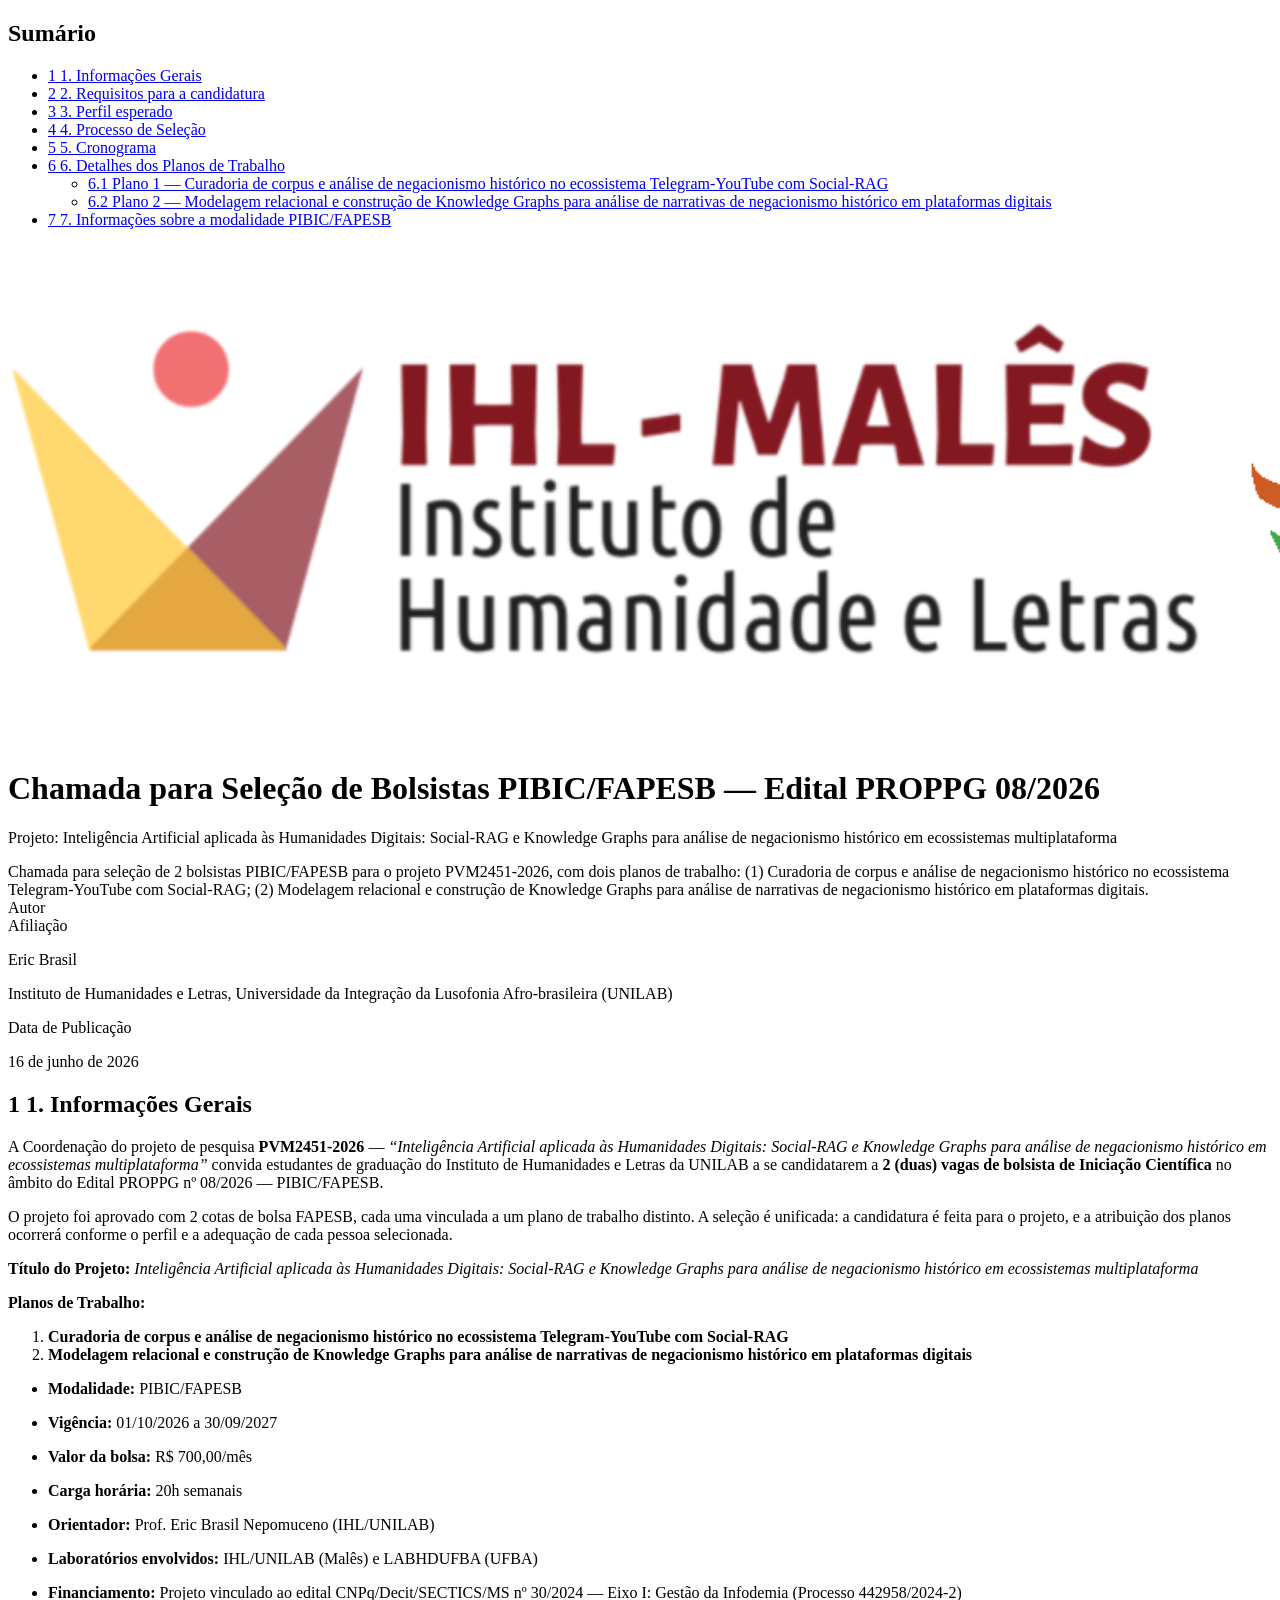
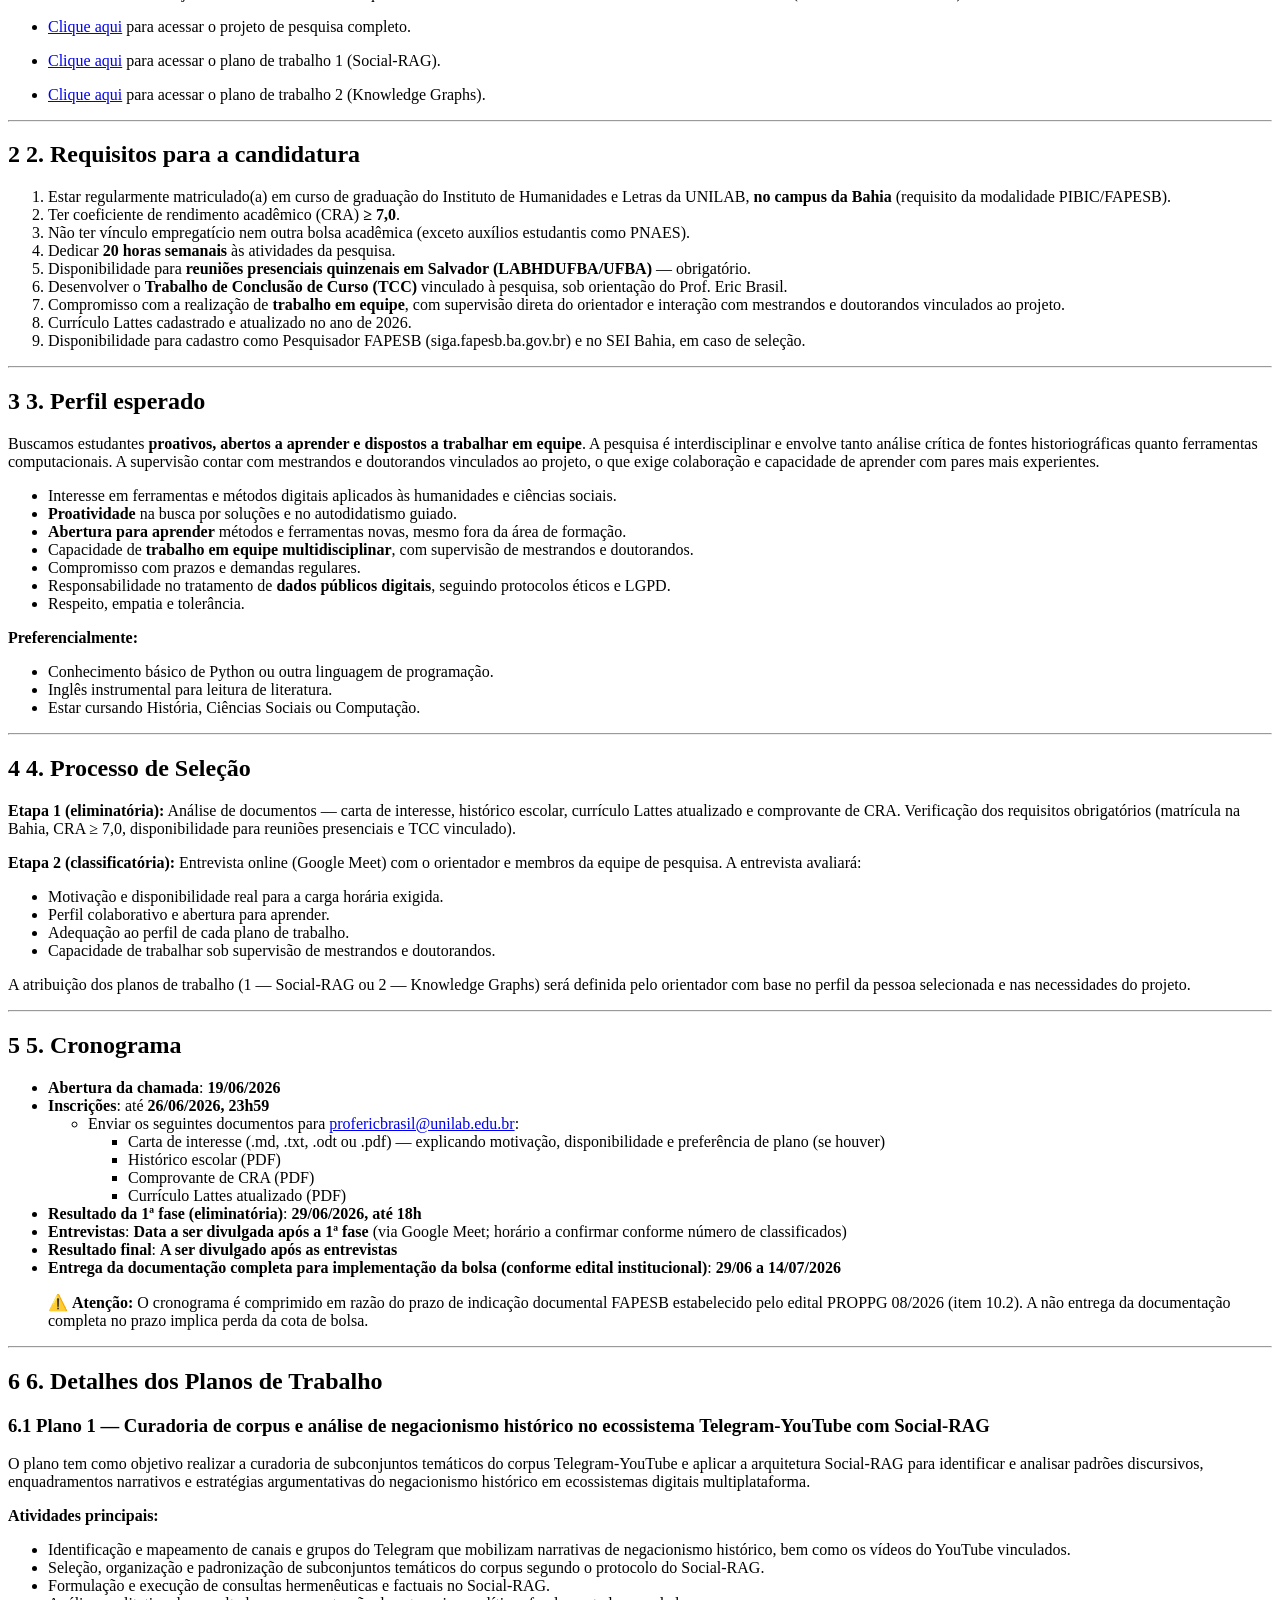
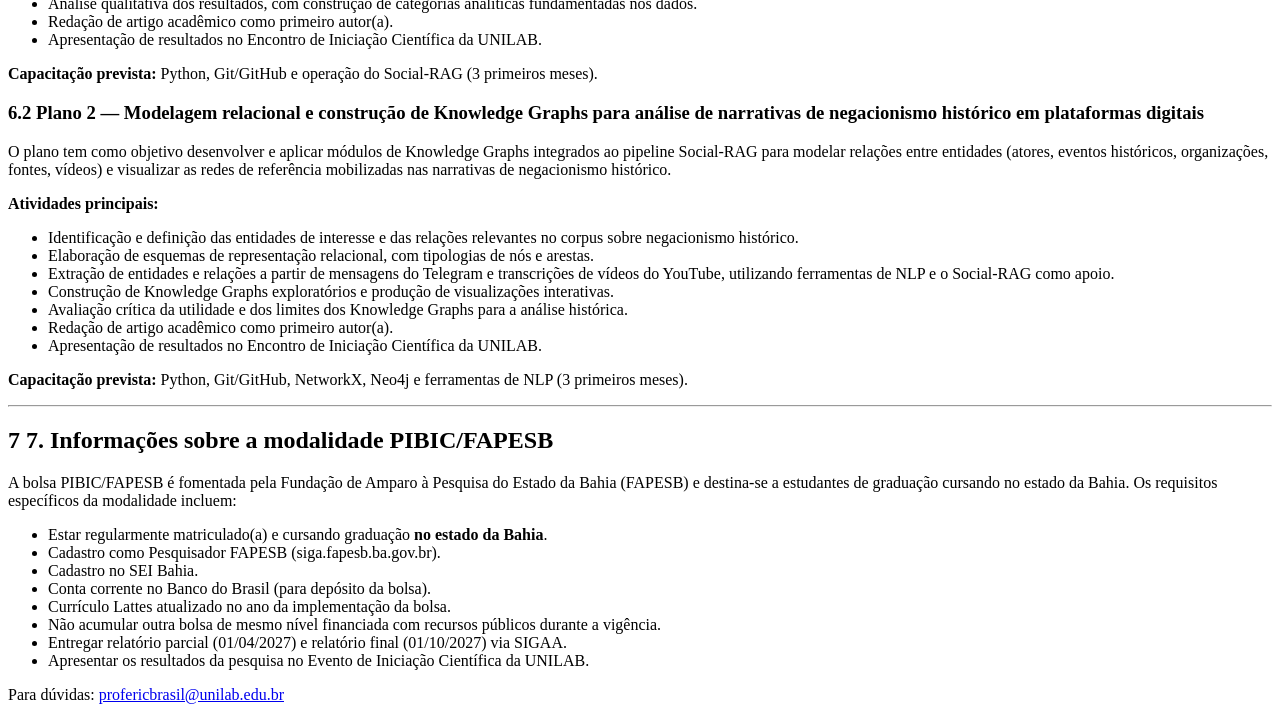
==== index.html @ ce989883 "Chamada PIBIC/FAPESB 2026 — Projeto PVM2451-2026 2 vagas de bolsista PIBIC/FAPESB para os planos: 1." ====
<!DOCTYPE html>
<html xmlns="http://www.w3.org/1999/xhtml" lang="pt-BR" xml:lang="pt-BR"><head>

<meta charset="utf-8">
<meta name="generator" content="quarto-1.9.37">

<meta name="viewport" content="width=device-width, initial-scale=1.0, user-scalable=yes">

<meta name="author" content="Eric Brasil">
<meta name="description" content="Chamada para seleção de 2 bolsistas PIBIC/FAPESB para o projeto PVM2451-2026, com dois planos de trabalho: (1) Curadoria de corpus e análise de negacionismo histórico no ecossistema Telegram-YouTube com Social-RAG; (2) Modelagem relacional e construção de Knowledge Graphs para análise de narrativas de negacionismo histórico em plataformas digitais.">

<title> Chamada para Seleção de Bolsistas PIBIC/FAPESB — Edital PROPPG 08/2026</title>
<style>
/* Default styles provided by pandoc.
** See https://pandoc.org/MANUAL.html#variables-for-html for config info.
*/
code{white-space: pre-wrap;}
span.smallcaps{font-variant: small-caps;}
div.columns{display: flex; gap: min(4vw, 1.5em);}
div.column{flex: auto; overflow-x: auto;}
div.hanging-indent{margin-left: 1.5em; text-indent: -1.5em;}
ul.task-list{list-style: none;}
ul.task-list li input[type="checkbox"] {
  width: 0.8em;
  margin: 0 0.8em 0.2em -1em; /* quarto-specific, see https://github.com/quarto-dev/quarto-cli/issues/4556 */ 
  vertical-align: middle;
}
</style>


<script src="index_files/libs/clipboard/clipboard.min.js"></script>
<script src="index_files/libs/quarto-html/quarto.js" type="module"></script>
<script src="index_files/libs/quarto-html/tabsets/tabsets.js" type="module"></script>
<script src="index_files/libs/quarto-html/popper.min.js"></script>
<script src="index_files/libs/quarto-html/tippy.umd.min.js"></script>
<script src="index_files/libs/quarto-html/anchor.min.js"></script>
<link href="index_files/libs/quarto-html/tippy.css" rel="stylesheet">
<link href="index_files/libs/quarto-html/quarto-syntax-highlighting-f79c7fb6db380d32be398468f2fb58cf.css" rel="stylesheet" class="quarto-color-scheme" id="quarto-text-highlighting-styles">
<link href="index_files/libs/quarto-html/quarto-syntax-highlighting-dark-f79c7fb6db380d32be398468f2fb58cf.css" rel="stylesheet" class="quarto-color-scheme quarto-color-alternate" id="quarto-text-highlighting-styles">
<link href="index_files/libs/quarto-html/quarto-syntax-highlighting-f79c7fb6db380d32be398468f2fb58cf.css" rel="stylesheet" class="quarto-color-scheme-extra" id="quarto-text-highlighting-styles">
<script src="index_files/libs/bootstrap/bootstrap.min.js"></script>
<link href="index_files/libs/bootstrap/bootstrap-icons.css" rel="stylesheet">
<link href="index_files/libs/bootstrap/bootstrap-996d3777abbb2bf03f6ecee9538e3960.min.css" rel="stylesheet" append-hash="true" class="quarto-color-scheme" id="quarto-bootstrap" data-mode="light">
<link href="index_files/libs/bootstrap/bootstrap-dark-95cf41f94dfaed2f9f7273701b048e70.min.css" rel="stylesheet" append-hash="true" class="quarto-color-scheme quarto-color-alternate" id="quarto-bootstrap" data-mode="dark">
<link href="index_files/libs/bootstrap/bootstrap-996d3777abbb2bf03f6ecee9538e3960.min.css" rel="stylesheet" append-hash="true" class="quarto-color-scheme-extra" id="quarto-bootstrap" data-mode="light">


</head>

<body class="quarto-light"><script id="quarto-html-before-body" type="application/javascript">
    const toggleBodyColorMode = (bsSheetEl) => {
      const mode = bsSheetEl.getAttribute("data-mode");
      const bodyEl = window.document.querySelector("body");
      if (mode === "dark") {
        bodyEl.classList.add("quarto-dark");
        bodyEl.classList.remove("quarto-light");
      } else {
        bodyEl.classList.add("quarto-light");
        bodyEl.classList.remove("quarto-dark");
      }
    }
    const toggleBodyColorPrimary = () => {
      const bsSheetEl = window.document.querySelector("link#quarto-bootstrap:not([rel=disabled-stylesheet])");
      if (bsSheetEl) {
        toggleBodyColorMode(bsSheetEl);
      }
    }
    const setColorSchemeToggle = (alternate) => {
      const toggles = window.document.querySelectorAll('.quarto-color-scheme-toggle');
      for (let i=0; i < toggles.length; i++) {
        const toggle = toggles[i];
        if (toggle) {
          if (alternate) {
            toggle.classList.add("alternate");
          } else {
            toggle.classList.remove("alternate");
          }
        }
      }
    };
    const toggleColorMode = (alternate) => {
      // Switch the stylesheets
      const primaryStylesheets = window.document.querySelectorAll('link.quarto-color-scheme:not(.quarto-color-alternate)');
      const alternateStylesheets = window.document.querySelectorAll('link.quarto-color-scheme.quarto-color-alternate');
      manageTransitions('#quarto-margin-sidebar .nav-link', false);
      if (alternate) {
        // note: dark is layered on light, we don't disable primary!
        enableStylesheet(alternateStylesheets);
        for (const sheetNode of alternateStylesheets) {
          if (sheetNode.id === "quarto-bootstrap") {
            toggleBodyColorMode(sheetNode);
          }
        }
      } else {
        disableStylesheet(alternateStylesheets);
        enableStylesheet(primaryStylesheets)
        toggleBodyColorPrimary();
      }
      manageTransitions('#quarto-margin-sidebar .nav-link', true);
      // Switch the toggles
      setColorSchemeToggle(alternate)
      // Hack to workaround the fact that safari doesn't
      // properly recolor the scrollbar when toggling (#1455)
      if (navigator.userAgent.indexOf('Safari') > 0 && navigator.userAgent.indexOf('Chrome') == -1) {
        manageTransitions("body", false);
        window.scrollTo(0, 1);
        setTimeout(() => {
          window.scrollTo(0, 0);
          manageTransitions("body", true);
        }, 40);
      }
    }
    const disableStylesheet = (stylesheets) => {
      for (let i=0; i < stylesheets.length; i++) {
        const stylesheet = stylesheets[i];
        stylesheet.rel = 'disabled-stylesheet';
      }
    }
    const enableStylesheet = (stylesheets) => {
      for (let i=0; i < stylesheets.length; i++) {
        const stylesheet = stylesheets[i];
        if(stylesheet.rel !== 'stylesheet') { // for Chrome, which will still FOUC without this check
          stylesheet.rel = 'stylesheet';
        }
      }
    }
    const manageTransitions = (selector, allowTransitions) => {
      const els = window.document.querySelectorAll(selector);
      for (let i=0; i < els.length; i++) {
        const el = els[i];
        if (allowTransitions) {
          el.classList.remove('notransition');
        } else {
          el.classList.add('notransition');
        }
      }
    }
    const isFileUrl = () => {
      return window.location.protocol === 'file:';
    }
    const hasAlternateSentinel = () => {
      let styleSentinel = getColorSchemeSentinel();
      if (styleSentinel !== null) {
        return styleSentinel === "alternate";
      } else {
        return false;
      }
    }
    const setStyleSentinel = (alternate) => {
      const value = alternate ? "alternate" : "default";
      if (!isFileUrl()) {
        window.localStorage.setItem("quarto-color-scheme", value);
      } else {
        localAlternateSentinel = value;
      }
    }
    const getColorSchemeSentinel = () => {
      if (!isFileUrl()) {
        const storageValue = window.localStorage.getItem("quarto-color-scheme");
        return storageValue != null ? storageValue : localAlternateSentinel;
      } else {
        return localAlternateSentinel;
      }
    }
    const toggleGiscusIfUsed = (isAlternate, darkModeDefault) => {
      const baseTheme = document.querySelector('#giscus-base-theme')?.value ?? 'light';
      const alternateTheme = document.querySelector('#giscus-alt-theme')?.value ?? 'dark';
      let newTheme = '';
      if(authorPrefersDark) {
        newTheme = isAlternate ? baseTheme : alternateTheme;
      } else {
        newTheme = isAlternate ? alternateTheme : baseTheme;
      }
      const changeGiscusTheme = () => {
        // From: https://github.com/giscus/giscus/issues/336
        const sendMessage = (message) => {
          const iframe = document.querySelector('iframe.giscus-frame');
          if (!iframe) return;
          iframe.contentWindow.postMessage({ giscus: message }, 'https://giscus.app');
        }
        sendMessage({
          setConfig: {
            theme: newTheme
          }
        });
      }
      const isGiscussLoaded = window.document.querySelector('iframe.giscus-frame') !== null;
      if (isGiscussLoaded) {
        changeGiscusTheme();
      }
    };
    const authorPrefersDark = false;
    const darkModeDefault = authorPrefersDark;
      document.querySelector('link#quarto-text-highlighting-styles.quarto-color-scheme-extra').rel = 'disabled-stylesheet';
      document.querySelector('link#quarto-bootstrap.quarto-color-scheme-extra').rel = 'disabled-stylesheet';
    let localAlternateSentinel = darkModeDefault ? 'alternate' : 'default';
    // Dark / light mode switch
    window.quartoToggleColorScheme = () => {
      // Read the current dark / light value
      let toAlternate = !hasAlternateSentinel();
      toggleColorMode(toAlternate);
      setStyleSentinel(toAlternate);
      toggleGiscusIfUsed(toAlternate, darkModeDefault);
      window.dispatchEvent(new Event('resize'));
    };
    // Switch to dark mode if need be
    if (hasAlternateSentinel()) {
      toggleColorMode(true);
    } else {
      toggleColorMode(false);
    }
  </script>

<div id="quarto-content" class="page-columns page-rows-contents page-layout-article">
<div id="quarto-margin-sidebar" class="sidebar margin-sidebar">
  <nav id="TOC" role="doc-toc" class="toc-active">
    <h2 id="toc-title">Sumário</h2>
   
  <ul>
  <li><a href="#informações-gerais" id="toc-informações-gerais" class="nav-link active" data-scroll-target="#informações-gerais"><span class="header-section-number">1</span> 1. Informações Gerais</a></li>
  <li><a href="#requisitos-para-a-candidatura" id="toc-requisitos-para-a-candidatura" class="nav-link" data-scroll-target="#requisitos-para-a-candidatura"><span class="header-section-number">2</span> 2. Requisitos para a candidatura</a></li>
  <li><a href="#perfil-esperado" id="toc-perfil-esperado" class="nav-link" data-scroll-target="#perfil-esperado"><span class="header-section-number">3</span> 3. Perfil esperado</a></li>
  <li><a href="#processo-de-seleção" id="toc-processo-de-seleção" class="nav-link" data-scroll-target="#processo-de-seleção"><span class="header-section-number">4</span> 4. Processo de Seleção</a></li>
  <li><a href="#cronograma" id="toc-cronograma" class="nav-link" data-scroll-target="#cronograma"><span class="header-section-number">5</span> 5. Cronograma</a></li>
  <li><a href="#detalhes-dos-planos-de-trabalho" id="toc-detalhes-dos-planos-de-trabalho" class="nav-link" data-scroll-target="#detalhes-dos-planos-de-trabalho"><span class="header-section-number">6</span> 6. Detalhes dos Planos de Trabalho</a>
  <ul>
  <li><a href="#plano-1-curadoria-de-corpus-e-análise-de-negacionismo-histórico-no-ecossistema-telegram-youtube-com-social-rag" id="toc-plano-1-curadoria-de-corpus-e-análise-de-negacionismo-histórico-no-ecossistema-telegram-youtube-com-social-rag" class="nav-link" data-scroll-target="#plano-1-curadoria-de-corpus-e-análise-de-negacionismo-histórico-no-ecossistema-telegram-youtube-com-social-rag"><span class="header-section-number">6.1</span> Plano 1 — Curadoria de corpus e análise de negacionismo histórico no ecossistema Telegram-YouTube com Social-RAG</a></li>
  <li><a href="#plano-2-modelagem-relacional-e-construção-de-knowledge-graphs-para-análise-de-narrativas-de-negacionismo-histórico-em-plataformas-digitais" id="toc-plano-2-modelagem-relacional-e-construção-de-knowledge-graphs-para-análise-de-narrativas-de-negacionismo-histórico-em-plataformas-digitais" class="nav-link" data-scroll-target="#plano-2-modelagem-relacional-e-construção-de-knowledge-graphs-para-análise-de-narrativas-de-negacionismo-histórico-em-plataformas-digitais"><span class="header-section-number">6.2</span> Plano 2 — Modelagem relacional e construção de Knowledge Graphs para análise de narrativas de negacionismo histórico em plataformas digitais</a></li>
  </ul></li>
  <li><a href="#informações-sobre-a-modalidade-pibicfapesb" id="toc-informações-sobre-a-modalidade-pibicfapesb" class="nav-link" data-scroll-target="#informações-sobre-a-modalidade-pibicfapesb"><span class="header-section-number">7</span> 7. Informações sobre a modalidade PIBIC/FAPESB</a></li>
  </ul>
</nav>
</div>
<main class="content" id="quarto-document-content">


<header id="title-block-header" class="quarto-title-block default">
<div class="quarto-title">
<h1 class="title"><img src="./logo.png" class="img-fluid"><br><br>Chamada para Seleção de Bolsistas PIBIC/FAPESB — Edital PROPPG 08/2026</h1>
<p class="subtitle lead">Projeto: Inteligência Artificial aplicada às Humanidades Digitais: Social-RAG e Knowledge Graphs para análise de negacionismo histórico em ecossistemas multiplataforma</p>
</div>

<div>
  <div class="description">
    Chamada para seleção de 2 bolsistas PIBIC/FAPESB para o projeto PVM2451-2026, com dois planos de trabalho: (1) Curadoria de corpus e análise de negacionismo histórico no ecossistema Telegram-YouTube com Social-RAG; (2) Modelagem relacional e construção de Knowledge Graphs para análise de narrativas de negacionismo histórico em plataformas digitais.
  </div>
</div>

<div class="quarto-title-meta-author">
  <div class="quarto-title-meta-heading">Autor</div>
  <div class="quarto-title-meta-heading">Afiliação</div>
  
    <div class="quarto-title-meta-contents">
    <p class="author">Eric Brasil </p>
  </div>
  <div class="quarto-title-meta-contents">
        <p class="affiliation">
            Instituto de Humanidades e Letras, Universidade da Integração da Lusofonia Afro-brasileira (UNILAB)
          </p>
      </div>
  </div>

<div class="quarto-title-meta">

      
    <div>
    <div class="quarto-title-meta-heading">Data de Publicação</div>
    <div class="quarto-title-meta-contents">
      <p class="date">16 de junho de 2026</p>
    </div>
  </div>
  
    
  </div>
  


</header>


<section id="informações-gerais" class="level2" data-number="1">
<h2 data-number="1" class="anchored" data-anchor-id="informações-gerais"><span class="header-section-number">1</span> 1. Informações Gerais</h2>
<p>A Coordenação do projeto de pesquisa <strong>PVM2451-2026</strong> — <em>“Inteligência Artificial aplicada às Humanidades Digitais: Social-RAG e Knowledge Graphs para análise de negacionismo histórico em ecossistemas multiplataforma”</em> convida estudantes de graduação do Instituto de Humanidades e Letras da UNILAB a se candidatarem a <strong>2 (duas) vagas de bolsista de Iniciação Científica</strong> no âmbito do Edital PROPPG nº 08/2026 — PIBIC/FAPESB.</p>
<p>O projeto foi aprovado com 2 cotas de bolsa FAPESB, cada uma vinculada a um plano de trabalho distinto. A seleção é unificada: a candidatura é feita para o projeto, e a atribuição dos planos ocorrerá conforme o perfil e a adequação de cada pessoa selecionada.</p>
<p><strong>Título do Projeto:</strong> <em>Inteligência Artificial aplicada às Humanidades Digitais: Social-RAG e Knowledge Graphs para análise de negacionismo histórico em ecossistemas multiplataforma</em></p>
<p><strong>Planos de Trabalho:</strong></p>
<ol type="1">
<li><strong>Curadoria de corpus e análise de negacionismo histórico no ecossistema Telegram-YouTube com Social-RAG</strong></li>
<li><strong>Modelagem relacional e construção de Knowledge Graphs para análise de narrativas de negacionismo histórico em plataformas digitais</strong></li>
</ol>
<ul>
<li><p><strong>Modalidade:</strong> PIBIC/FAPESB</p></li>
<li><p><strong>Vigência:</strong> 01/10/2026 a 30/09/2027</p></li>
<li><p><strong>Valor da bolsa:</strong> R$ 700,00/mês</p></li>
<li><p><strong>Carga horária:</strong> 20h semanais</p></li>
<li><p><strong>Orientador:</strong> Prof.&nbsp;Eric Brasil Nepomuceno (IHL/UNILAB)</p></li>
<li><p><strong>Laboratórios envolvidos:</strong> IHL/UNILAB (Malês) e LABHDUFBA (UFBA)</p></li>
<li><p><strong>Financiamento:</strong> Projeto vinculado ao edital CNPq/Decit/SECTICS/MS nº 30/2024 — Eixo I: Gestão da Infodemia (Processo 442958/2024-2)</p></li>
<li><p><a href="./projeto_pesquisa.pdf">Clique aqui</a> para acessar o projeto de pesquisa completo.</p></li>
<li><p><a href="./plano01.pdf">Clique aqui</a> para acessar o plano de trabalho 1 (Social-RAG).</p></li>
<li><p><a href="./plano02.pdf">Clique aqui</a> para acessar o plano de trabalho 2 (Knowledge Graphs).</p></li>
</ul>
<hr>
</section>
<section id="requisitos-para-a-candidatura" class="level2" data-number="2">
<h2 data-number="2" class="anchored" data-anchor-id="requisitos-para-a-candidatura"><span class="header-section-number">2</span> 2. Requisitos para a candidatura</h2>
<ol type="1">
<li>Estar regularmente matriculado(a) em curso de graduação do Instituto de Humanidades e Letras da UNILAB, <strong>no campus da Bahia</strong> (requisito da modalidade PIBIC/FAPESB).</li>
<li>Ter coeficiente de rendimento acadêmico (CRA) <strong>≥ 7,0</strong>.</li>
<li>Não ter vínculo empregatício nem outra bolsa acadêmica (exceto auxílios estudantis como PNAES).</li>
<li>Dedicar <strong>20 horas semanais</strong> às atividades da pesquisa.</li>
<li>Disponibilidade para <strong>reuniões presenciais quinzenais em Salvador (LABHDUFBA/UFBA)</strong> — obrigatório.</li>
<li>Desenvolver o <strong>Trabalho de Conclusão de Curso (TCC)</strong> vinculado à pesquisa, sob orientação do Prof.&nbsp;Eric Brasil.</li>
<li>Compromisso com a realização de <strong>trabalho em equipe</strong>, com supervisão direta do orientador e interação com mestrandos e doutorandos vinculados ao projeto.</li>
<li>Currículo Lattes cadastrado e atualizado no ano de 2026.</li>
<li>Disponibilidade para cadastro como Pesquisador FAPESB (siga.fapesb.ba.gov.br) e no SEI Bahia, em caso de seleção.</li>
</ol>
<hr>
</section>
<section id="perfil-esperado" class="level2" data-number="3">
<h2 data-number="3" class="anchored" data-anchor-id="perfil-esperado"><span class="header-section-number">3</span> 3. Perfil esperado</h2>
<p>Buscamos estudantes <strong>proativos, abertos a aprender e dispostos a trabalhar em equipe</strong>. A pesquisa é interdisciplinar e envolve tanto análise crítica de fontes historiográficas quanto ferramentas computacionais. A supervisão contar com mestrandos e doutorandos vinculados ao projeto, o que exige colaboração e capacidade de aprender com pares mais experientes.</p>
<ul>
<li>Interesse em ferramentas e métodos digitais aplicados às humanidades e ciências sociais.</li>
<li><strong>Proatividade</strong> na busca por soluções e no autodidatismo guiado.</li>
<li><strong>Abertura para aprender</strong> métodos e ferramentas novas, mesmo fora da área de formação.</li>
<li>Capacidade de <strong>trabalho em equipe multidisciplinar</strong>, com supervisão de mestrandos e doutorandos.</li>
<li>Compromisso com prazos e demandas regulares.</li>
<li>Responsabilidade no tratamento de <strong>dados públicos digitais</strong>, seguindo protocolos éticos e LGPD.</li>
<li>Respeito, empatia e tolerância.</li>
</ul>
<p><strong>Preferencialmente:</strong></p>
<ul>
<li>Conhecimento básico de Python ou outra linguagem de programação.</li>
<li>Inglês instrumental para leitura de literatura.</li>
<li>Estar cursando História, Ciências Sociais ou Computação.</li>
</ul>
<hr>
</section>
<section id="processo-de-seleção" class="level2" data-number="4">
<h2 data-number="4" class="anchored" data-anchor-id="processo-de-seleção"><span class="header-section-number">4</span> 4. Processo de Seleção</h2>
<p><strong>Etapa 1 (eliminatória):</strong> Análise de documentos — carta de interesse, histórico escolar, currículo Lattes atualizado e comprovante de CRA. Verificação dos requisitos obrigatórios (matrícula na Bahia, CRA ≥ 7,0, disponibilidade para reuniões presenciais e TCC vinculado).</p>
<p><strong>Etapa 2 (classificatória):</strong> Entrevista online (Google Meet) com o orientador e membros da equipe de pesquisa. A entrevista avaliará:</p>
<ul>
<li>Motivação e disponibilidade real para a carga horária exigida.</li>
<li>Perfil colaborativo e abertura para aprender.</li>
<li>Adequação ao perfil de cada plano de trabalho.</li>
<li>Capacidade de trabalhar sob supervisão de mestrandos e doutorandos.</li>
</ul>
<p>A atribuição dos planos de trabalho (1 — Social-RAG ou 2 — Knowledge Graphs) será definida pelo orientador com base no perfil da pessoa selecionada e nas necessidades do projeto.</p>
<hr>
</section>
<section id="cronograma" class="level2" data-number="5">
<h2 data-number="5" class="anchored" data-anchor-id="cronograma"><span class="header-section-number">5</span> 5. Cronograma</h2>
<ul>
<li><strong>Abertura da chamada</strong>: <strong>19/06/2026</strong></li>
<li><strong>Inscrições</strong>: até <strong>26/06/2026, 23h59</strong>
<ul>
<li>Enviar os seguintes documentos para <a href="mailto:profericbrasil@unilab.edu.br">profericbrasil@unilab.edu.br</a>:
<ul>
<li>Carta de interesse (.md, .txt, .odt ou .pdf) — explicando motivação, disponibilidade e preferência de plano (se houver)</li>
<li>Histórico escolar (PDF)</li>
<li>Comprovante de CRA (PDF)</li>
<li>Currículo Lattes atualizado (PDF)</li>
</ul></li>
</ul></li>
<li><strong>Resultado da 1ª fase (eliminatória)</strong>: <strong>29/06/2026, até 18h</strong></li>
<li><strong>Entrevistas</strong>: <strong>Data a ser divulgada após a 1ª fase</strong> (via Google Meet; horário a confirmar conforme número de classificados)</li>
<li><strong>Resultado final</strong>: <strong>A ser divulgado após as entrevistas</strong></li>
<li><strong>Entrega da documentação completa para implementação da bolsa (conforme edital institucional)</strong>: <strong>29/06 a 14/07/2026</strong></li>
</ul>
<blockquote class="blockquote">
<p>⚠️ <strong>Atenção:</strong> O cronograma é comprimido em razão do prazo de indicação documental FAPESB estabelecido pelo edital PROPPG 08/2026 (item 10.2). A não entrega da documentação completa no prazo implica perda da cota de bolsa.</p>
</blockquote>
<hr>
</section>
<section id="detalhes-dos-planos-de-trabalho" class="level2" data-number="6">
<h2 data-number="6" class="anchored" data-anchor-id="detalhes-dos-planos-de-trabalho"><span class="header-section-number">6</span> 6. Detalhes dos Planos de Trabalho</h2>
<section id="plano-1-curadoria-de-corpus-e-análise-de-negacionismo-histórico-no-ecossistema-telegram-youtube-com-social-rag" class="level3" data-number="6.1">
<h3 data-number="6.1" class="anchored" data-anchor-id="plano-1-curadoria-de-corpus-e-análise-de-negacionismo-histórico-no-ecossistema-telegram-youtube-com-social-rag"><span class="header-section-number">6.1</span> Plano 1 — Curadoria de corpus e análise de negacionismo histórico no ecossistema Telegram-YouTube com Social-RAG</h3>
<p>O plano tem como objetivo realizar a curadoria de subconjuntos temáticos do corpus Telegram-YouTube e aplicar a arquitetura Social-RAG para identificar e analisar padrões discursivos, enquadramentos narrativos e estratégias argumentativas do negacionismo histórico em ecossistemas digitais multiplataforma.</p>
<p><strong>Atividades principais:</strong></p>
<ul>
<li>Identificação e mapeamento de canais e grupos do Telegram que mobilizam narrativas de negacionismo histórico, bem como os vídeos do YouTube vinculados.</li>
<li>Seleção, organização e padronização de subconjuntos temáticos do corpus segundo o protocolo do Social-RAG.</li>
<li>Formulação e execução de consultas hermenêuticas e factuais no Social-RAG.</li>
<li>Análise qualitativa dos resultados, com construção de categorias analíticas fundamentadas nos dados.</li>
<li>Redação de artigo acadêmico como primeiro autor(a).</li>
<li>Apresentação de resultados no Encontro de Iniciação Científica da UNILAB.</li>
</ul>
<p><strong>Capacitação prevista:</strong> Python, Git/GitHub e operação do Social-RAG (3 primeiros meses).</p>
</section>
<section id="plano-2-modelagem-relacional-e-construção-de-knowledge-graphs-para-análise-de-narrativas-de-negacionismo-histórico-em-plataformas-digitais" class="level3" data-number="6.2">
<h3 data-number="6.2" class="anchored" data-anchor-id="plano-2-modelagem-relacional-e-construção-de-knowledge-graphs-para-análise-de-narrativas-de-negacionismo-histórico-em-plataformas-digitais"><span class="header-section-number">6.2</span> Plano 2 — Modelagem relacional e construção de Knowledge Graphs para análise de narrativas de negacionismo histórico em plataformas digitais</h3>
<p>O plano tem como objetivo desenvolver e aplicar módulos de Knowledge Graphs integrados ao pipeline Social-RAG para modelar relações entre entidades (atores, eventos históricos, organizações, fontes, vídeos) e visualizar as redes de referência mobilizadas nas narrativas de negacionismo histórico.</p>
<p><strong>Atividades principais:</strong></p>
<ul>
<li>Identificação e definição das entidades de interesse e das relações relevantes no corpus sobre negacionismo histórico.</li>
<li>Elaboração de esquemas de representação relacional, com tipologias de nós e arestas.</li>
<li>Extração de entidades e relações a partir de mensagens do Telegram e transcrições de vídeos do YouTube, utilizando ferramentas de NLP e o Social-RAG como apoio.</li>
<li>Construção de Knowledge Graphs exploratórios e produção de visualizações interativas.</li>
<li>Avaliação crítica da utilidade e dos limites dos Knowledge Graphs para a análise histórica.</li>
<li>Redação de artigo acadêmico como primeiro autor(a).</li>
<li>Apresentação de resultados no Encontro de Iniciação Científica da UNILAB.</li>
</ul>
<p><strong>Capacitação prevista:</strong> Python, Git/GitHub, NetworkX, Neo4j e ferramentas de NLP (3 primeiros meses).</p>
<hr>
</section>
</section>
<section id="informações-sobre-a-modalidade-pibicfapesb" class="level2" data-number="7">
<h2 data-number="7" class="anchored" data-anchor-id="informações-sobre-a-modalidade-pibicfapesb"><span class="header-section-number">7</span> 7. Informações sobre a modalidade PIBIC/FAPESB</h2>
<p>A bolsa PIBIC/FAPESB é fomentada pela Fundação de Amparo à Pesquisa do Estado da Bahia (FAPESB) e destina-se a estudantes de graduação cursando no estado da Bahia. Os requisitos específicos da modalidade incluem:</p>
<ul>
<li>Estar regularmente matriculado(a) e cursando graduação <strong>no estado da Bahia</strong>.</li>
<li>Cadastro como Pesquisador FAPESB (siga.fapesb.ba.gov.br).</li>
<li>Cadastro no SEI Bahia.</li>
<li>Conta corrente no Banco do Brasil (para depósito da bolsa).</li>
<li>Currículo Lattes atualizado no ano da implementação da bolsa.</li>
<li>Não acumular outra bolsa de mesmo nível financiada com recursos públicos durante a vigência.</li>
<li>Entregar relatório parcial (01/04/2027) e relatório final (01/10/2027) via SIGAA.</li>
<li>Apresentar os resultados da pesquisa no Evento de Iniciação Científica da UNILAB.</li>
</ul>
<p>Para dúvidas: <a href="mailto:profericbrasil@unilab.edu.br">profericbrasil@unilab.edu.br</a></p>
</section>

</main>
<!-- /main column -->
<script id="quarto-html-after-body" type="application/javascript">
  window.document.addEventListener("DOMContentLoaded", function (event) {
    // Ensure there is a toggle, if there isn't float one in the top right
    if (window.document.querySelector('.quarto-color-scheme-toggle') === null) {
      const a = window.document.createElement('a');
      a.classList.add('top-right');
      a.classList.add('quarto-color-scheme-toggle');
      a.href = "";
      a.onclick = function() { try { window.quartoToggleColorScheme(); } catch {} return false; };
      const i = window.document.createElement("i");
      i.classList.add('bi');
      a.appendChild(i);
      window.document.body.appendChild(a);
    }
    setColorSchemeToggle(hasAlternateSentinel())
    const icon = "";
    const anchorJS = new window.AnchorJS();
    anchorJS.options = {
      placement: 'right',
      icon: icon
    };
    anchorJS.add('.anchored');
    const isCodeAnnotation = (el) => {
      for (const clz of el.classList) {
        if (clz.startsWith('code-annotation-')) {                     
          return true;
        }
      }
      return false;
    }
    const onCopySuccess = function(e) {
      // button target
      const button = e.trigger;
      // don't keep focus
      button.blur();
      // flash "checked"
      button.classList.add('code-copy-button-checked');
      var currentTitle = button.getAttribute("title");
      button.setAttribute("title", "Copiada");
      let tooltip;
      if (window.bootstrap) {
        button.setAttribute("data-bs-toggle", "tooltip");
        button.setAttribute("data-bs-placement", "left");
        button.setAttribute("data-bs-title", "Copiada");
        tooltip = new bootstrap.Tooltip(button, 
          { trigger: "manual", 
            customClass: "code-copy-button-tooltip",
            offset: [0, -8]});
        tooltip.show();    
      }
      setTimeout(function() {
        if (tooltip) {
          tooltip.hide();
          button.removeAttribute("data-bs-title");
          button.removeAttribute("data-bs-toggle");
          button.removeAttribute("data-bs-placement");
        }
        button.setAttribute("title", currentTitle);
        button.classList.remove('code-copy-button-checked');
      }, 1000);
      // clear code selection
      e.clearSelection();
    }
    const getTextToCopy = function(trigger) {
      const outerScaffold = trigger.parentElement.cloneNode(true);
      const codeEl = outerScaffold.querySelector('code');
      for (const childEl of codeEl.children) {
        if (isCodeAnnotation(childEl)) {
          childEl.remove();
        }
      }
      return codeEl.innerText;
    }
    const clipboard = new window.ClipboardJS('.code-copy-button:not([data-in-quarto-modal])', {
      text: getTextToCopy
    });
    clipboard.on('success', onCopySuccess);
    if (window.document.getElementById('quarto-embedded-source-code-modal')) {
      const clipboardModal = new window.ClipboardJS('.code-copy-button[data-in-quarto-modal]', {
        text: getTextToCopy,
        container: window.document.getElementById('quarto-embedded-source-code-modal')
      });
      clipboardModal.on('success', onCopySuccess);
    }
      var localhostRegex = new RegExp(/^(?:http|https):\/\/localhost\:?[0-9]*\//);
      var mailtoRegex = new RegExp(/^mailto:/);
        var filterRegex = new RegExp('/' + window.location.host + '/');
      var isInternal = (href) => {
          return filterRegex.test(href) || localhostRegex.test(href) || mailtoRegex.test(href);
      }
      // Inspect non-navigation links and adorn them if external
     var links = window.document.querySelectorAll('a[href]:not(.nav-link):not(.navbar-brand):not(.toc-action):not(.sidebar-link):not(.sidebar-item-toggle):not(.pagination-link):not(.no-external):not([aria-hidden]):not(.dropdown-item):not(.quarto-navigation-tool):not(.about-link)');
      for (var i=0; i<links.length; i++) {
        const link = links[i];
        if (!isInternal(link.href)) {
          // undo the damage that might have been done by quarto-nav.js in the case of
          // links that we want to consider external
          if (link.dataset.originalHref !== undefined) {
            link.href = link.dataset.originalHref;
          }
        }
      }
    function tippyHover(el, contentFn, onTriggerFn, onUntriggerFn) {
      const config = {
        allowHTML: true,
        maxWidth: 500,
        delay: 100,
        arrow: false,
        appendTo: function(el) {
            return el.parentElement;
        },
        interactive: true,
        interactiveBorder: 10,
        theme: 'quarto',
        placement: 'bottom-start',
      };
      if (contentFn) {
        config.content = contentFn;
      }
      if (onTriggerFn) {
        config.onTrigger = onTriggerFn;
      }
      if (onUntriggerFn) {
        config.onUntrigger = onUntriggerFn;
      }
      window.tippy(el, config); 
    }
    const noterefs = window.document.querySelectorAll('a[role="doc-noteref"]');
    for (var i=0; i<noterefs.length; i++) {
      const ref = noterefs[i];
      tippyHover(ref, function() {
        // use id or data attribute instead here
        let href = ref.getAttribute('data-footnote-href') || ref.getAttribute('href');
        try { href = new URL(href).hash; } catch {}
        const id = href.replace(/^#\/?/, "");
        const note = window.document.getElementById(id);
        if (note) {
          return note.innerHTML;
        } else {
          return "";
        }
      });
    }
    const xrefs = window.document.querySelectorAll('a.quarto-xref');
    const processXRef = (id, note) => {
      // Strip column container classes
      const stripColumnClz = (el) => {
        el.classList.remove("page-full", "page-columns");
        if (el.children) {
          for (const child of el.children) {
            stripColumnClz(child);
          }
        }
      }
      stripColumnClz(note)
      if (id === null || id.startsWith('sec-')) {
        // Special case sections, only their first couple elements
        const container = document.createElement("div");
        if (note.children && note.children.length > 2) {
          container.appendChild(note.children[0].cloneNode(true));
          for (let i = 1; i < note.children.length; i++) {
            const child = note.children[i];
            if (child.tagName === "P" && child.innerText === "") {
              continue;
            } else {
              container.appendChild(child.cloneNode(true));
              break;
            }
          }
          if (window.Quarto?.typesetMath) {
            window.Quarto.typesetMath(container);
          }
          return container.innerHTML
        } else {
          if (window.Quarto?.typesetMath) {
            window.Quarto.typesetMath(note);
          }
          return note.innerHTML;
        }
      } else {
        // Remove any anchor links if they are present
        const anchorLink = note.querySelector('a.anchorjs-link');
        if (anchorLink) {
          anchorLink.remove();
        }
        if (window.Quarto?.typesetMath) {
          window.Quarto.typesetMath(note);
        }
        if (note.classList.contains("callout")) {
          return note.outerHTML;
        } else {
          return note.innerHTML;
        }
      }
    }
    for (var i=0; i<xrefs.length; i++) {
      const xref = xrefs[i];
      tippyHover(xref, undefined, function(instance) {
        instance.disable();
        let url = xref.getAttribute('href');
        let hash = undefined; 
        if (url.startsWith('#')) {
          hash = url;
        } else {
          try { hash = new URL(url).hash; } catch {}
        }
        if (hash) {
          const id = hash.replace(/^#\/?/, "");
          const note = window.document.getElementById(id);
          if (note !== null) {
            try {
              const html = processXRef(id, note.cloneNode(true));
              instance.setContent(html);
            } finally {
              instance.enable();
              instance.show();
            }
          } else {
            // See if we can fetch this
            fetch(url.split('#')[0])
            .then(res => res.text())
            .then(html => {
              const parser = new DOMParser();
              const htmlDoc = parser.parseFromString(html, "text/html");
              const note = htmlDoc.getElementById(id);
              if (note !== null) {
                const html = processXRef(id, note);
                instance.setContent(html);
              } 
            }).finally(() => {
              instance.enable();
              instance.show();
            });
          }
        } else {
          // See if we can fetch a full url (with no hash to target)
          // This is a special case and we should probably do some content thinning / targeting
          fetch(url)
          .then(res => res.text())
          .then(html => {
            const parser = new DOMParser();
            const htmlDoc = parser.parseFromString(html, "text/html");
            const note = htmlDoc.querySelector('main.content');
            if (note !== null) {
              // This should only happen for chapter cross references
              // (since there is no id in the URL)
              // remove the first header
              if (note.children.length > 0 && note.children[0].tagName === "HEADER") {
                note.children[0].remove();
              }
              const html = processXRef(null, note);
              instance.setContent(html);
            } 
          }).finally(() => {
            instance.enable();
            instance.show();
          });
        }
      }, function(instance) {
      });
    }
        let selectedAnnoteEl;
        const selectorForAnnotation = ( cell, annotation) => {
          let cellAttr = 'data-code-cell="' + cell + '"';
          let lineAttr = 'data-code-annotation="' +  annotation + '"';
          const selector = 'span[' + cellAttr + '][' + lineAttr + ']';
          return selector;
        }
        const selectCodeLines = (annoteEl) => {
          const doc = window.document;
          const targetCell = annoteEl.getAttribute("data-target-cell");
          const targetAnnotation = annoteEl.getAttribute("data-target-annotation");
          const annoteSpan = window.document.querySelector(selectorForAnnotation(targetCell, targetAnnotation));
          const lines = annoteSpan.getAttribute("data-code-lines").split(",");
          const lineIds = lines.map((line) => {
            return targetCell + "-" + line;
          })
          let top = null;
          let height = null;
          let parent = null;
          if (lineIds.length > 0) {
              //compute the position of the single el (top and bottom and make a div)
              const el = window.document.getElementById(lineIds[0]);
              top = el.offsetTop;
              height = el.offsetHeight;
              parent = el.parentElement.parentElement;
            if (lineIds.length > 1) {
              const lastEl = window.document.getElementById(lineIds[lineIds.length - 1]);
              const bottom = lastEl.offsetTop + lastEl.offsetHeight;
              height = bottom - top;
            }
            if (top !== null && height !== null && parent !== null) {
              // cook up a div (if necessary) and position it 
              let div = window.document.getElementById("code-annotation-line-highlight");
              if (div === null) {
                div = window.document.createElement("div");
                div.setAttribute("id", "code-annotation-line-highlight");
                div.style.position = 'absolute';
                parent.appendChild(div);
              }
              div.style.top = top - 2 + "px";
              div.style.height = height + 4 + "px";
              div.style.left = 0;
              let gutterDiv = window.document.getElementById("code-annotation-line-highlight-gutter");
              if (gutterDiv === null) {
                gutterDiv = window.document.createElement("div");
                gutterDiv.setAttribute("id", "code-annotation-line-highlight-gutter");
                gutterDiv.style.position = 'absolute';
                const codeCell = window.document.getElementById(targetCell);
                const gutter = codeCell.querySelector('.code-annotation-gutter');
                gutter.appendChild(gutterDiv);
              }
              gutterDiv.style.top = top - 2 + "px";
              gutterDiv.style.height = height + 4 + "px";
            }
            selectedAnnoteEl = annoteEl;
          }
        };
        const unselectCodeLines = () => {
          const elementsIds = ["code-annotation-line-highlight", "code-annotation-line-highlight-gutter"];
          elementsIds.forEach((elId) => {
            const div = window.document.getElementById(elId);
            if (div) {
              div.remove();
            }
          });
          selectedAnnoteEl = undefined;
        };
          // Handle positioning of the toggle
      window.addEventListener(
        "resize",
        throttle(() => {
          elRect = undefined;
          if (selectedAnnoteEl) {
            selectCodeLines(selectedAnnoteEl);
          }
        }, 10)
      );
      function throttle(fn, ms) {
      let throttle = false;
      let timer;
        return (...args) => {
          if(!throttle) { // first call gets through
              fn.apply(this, args);
              throttle = true;
          } else { // all the others get throttled
              if(timer) clearTimeout(timer); // cancel #2
              timer = setTimeout(() => {
                fn.apply(this, args);
                timer = throttle = false;
              }, ms);
          }
        };
      }
        // Attach click handler to the DT
        const annoteDls = window.document.querySelectorAll('dt[data-target-cell]');
        for (const annoteDlNode of annoteDls) {
          annoteDlNode.addEventListener('click', (event) => {
            const clickedEl = event.target;
            if (clickedEl !== selectedAnnoteEl) {
              unselectCodeLines();
              const activeEl = window.document.querySelector('dt[data-target-cell].code-annotation-active');
              if (activeEl) {
                activeEl.classList.remove('code-annotation-active');
              }
              selectCodeLines(clickedEl);
              clickedEl.classList.add('code-annotation-active');
            } else {
              // Unselect the line
              unselectCodeLines();
              clickedEl.classList.remove('code-annotation-active');
            }
          });
        }
    const findCites = (el) => {
      const parentEl = el.parentElement;
      if (parentEl) {
        const cites = parentEl.dataset.cites;
        if (cites) {
          return {
            el,
            cites: cites.split(' ')
          };
        } else {
          return findCites(el.parentElement)
        }
      } else {
        return undefined;
      }
    };
    var bibliorefs = window.document.querySelectorAll('a[role="doc-biblioref"]');
    for (var i=0; i<bibliorefs.length; i++) {
      const ref = bibliorefs[i];
      const citeInfo = findCites(ref);
      if (citeInfo) {
        tippyHover(citeInfo.el, function() {
          var popup = window.document.createElement('div');
          citeInfo.cites.forEach(function(cite) {
            var citeDiv = window.document.createElement('div');
            citeDiv.classList.add('hanging-indent');
            citeDiv.classList.add('csl-entry');
            var biblioDiv = window.document.getElementById('ref-' + cite);
            if (biblioDiv) {
              citeDiv.innerHTML = biblioDiv.innerHTML;
            }
            popup.appendChild(citeDiv);
          });
          return popup.innerHTML;
        });
      }
    }
  });
  </script>
</div> <!-- /content -->




</body></html>
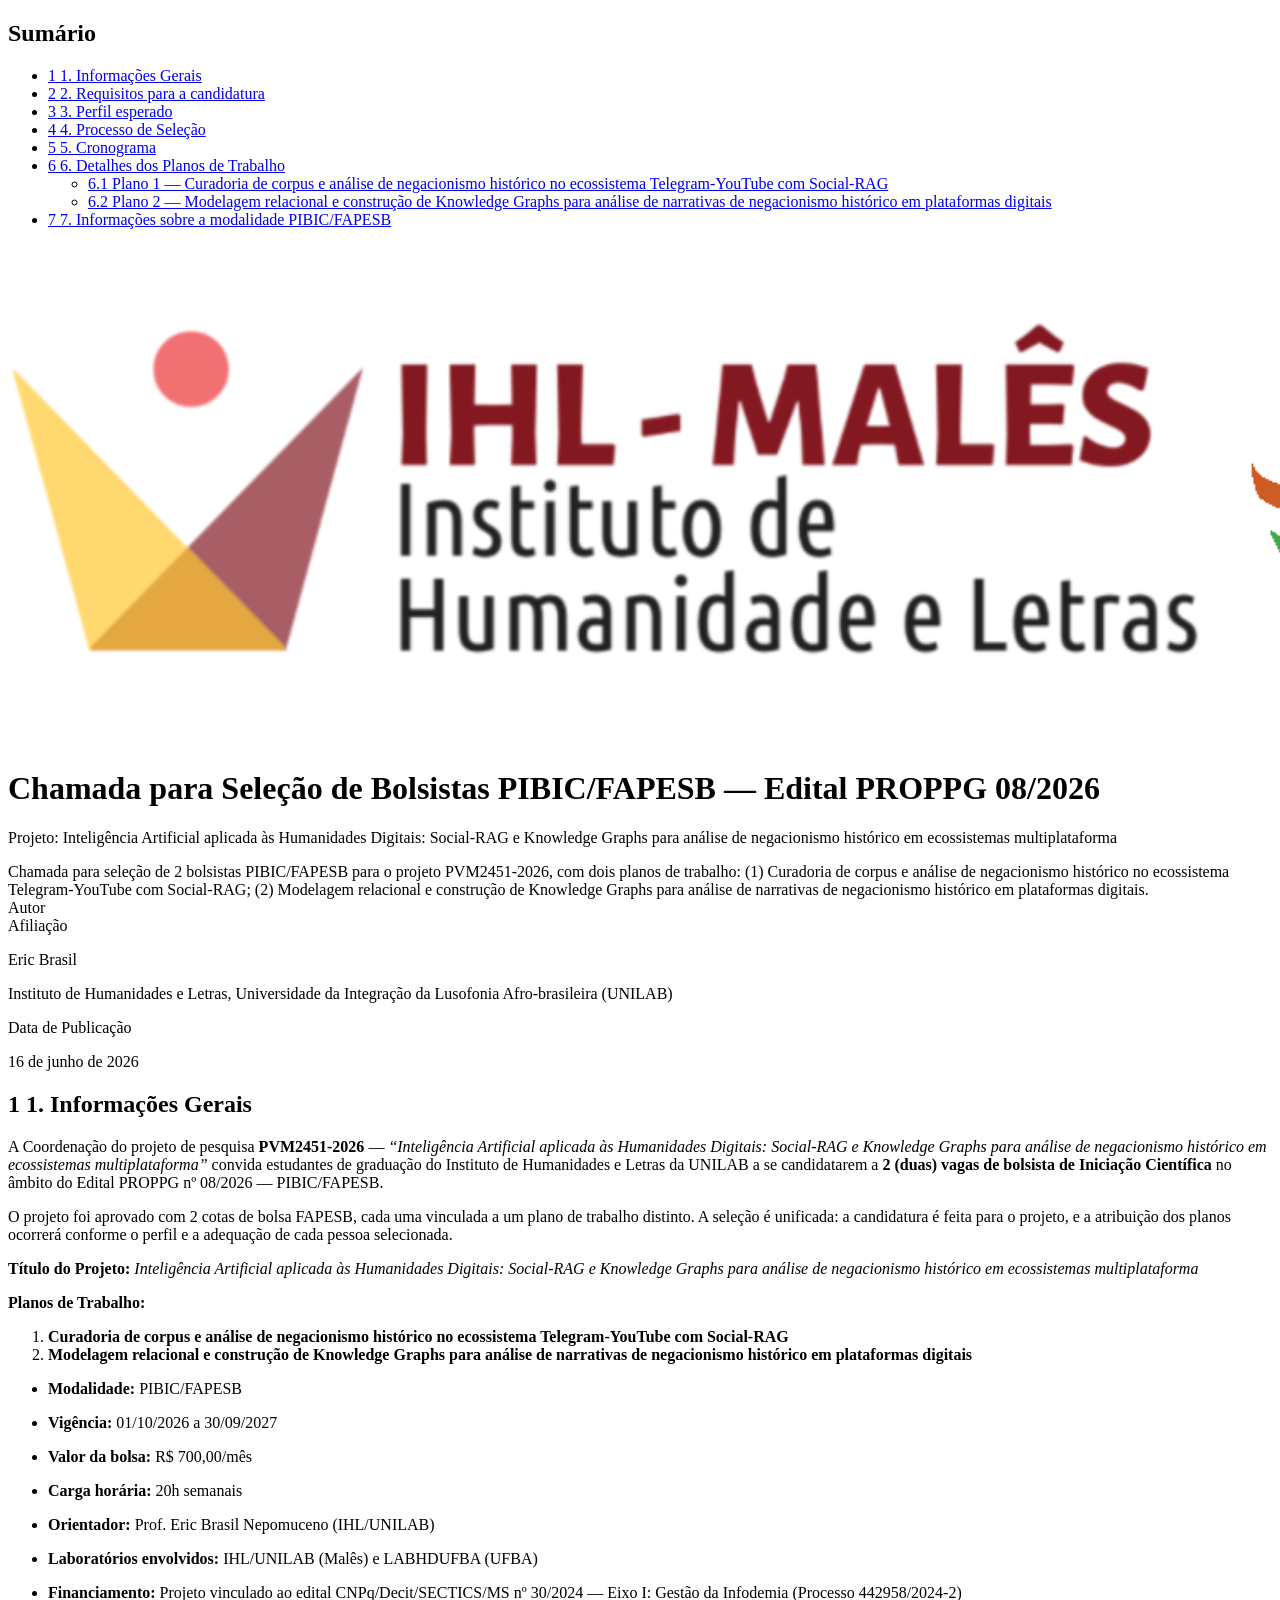
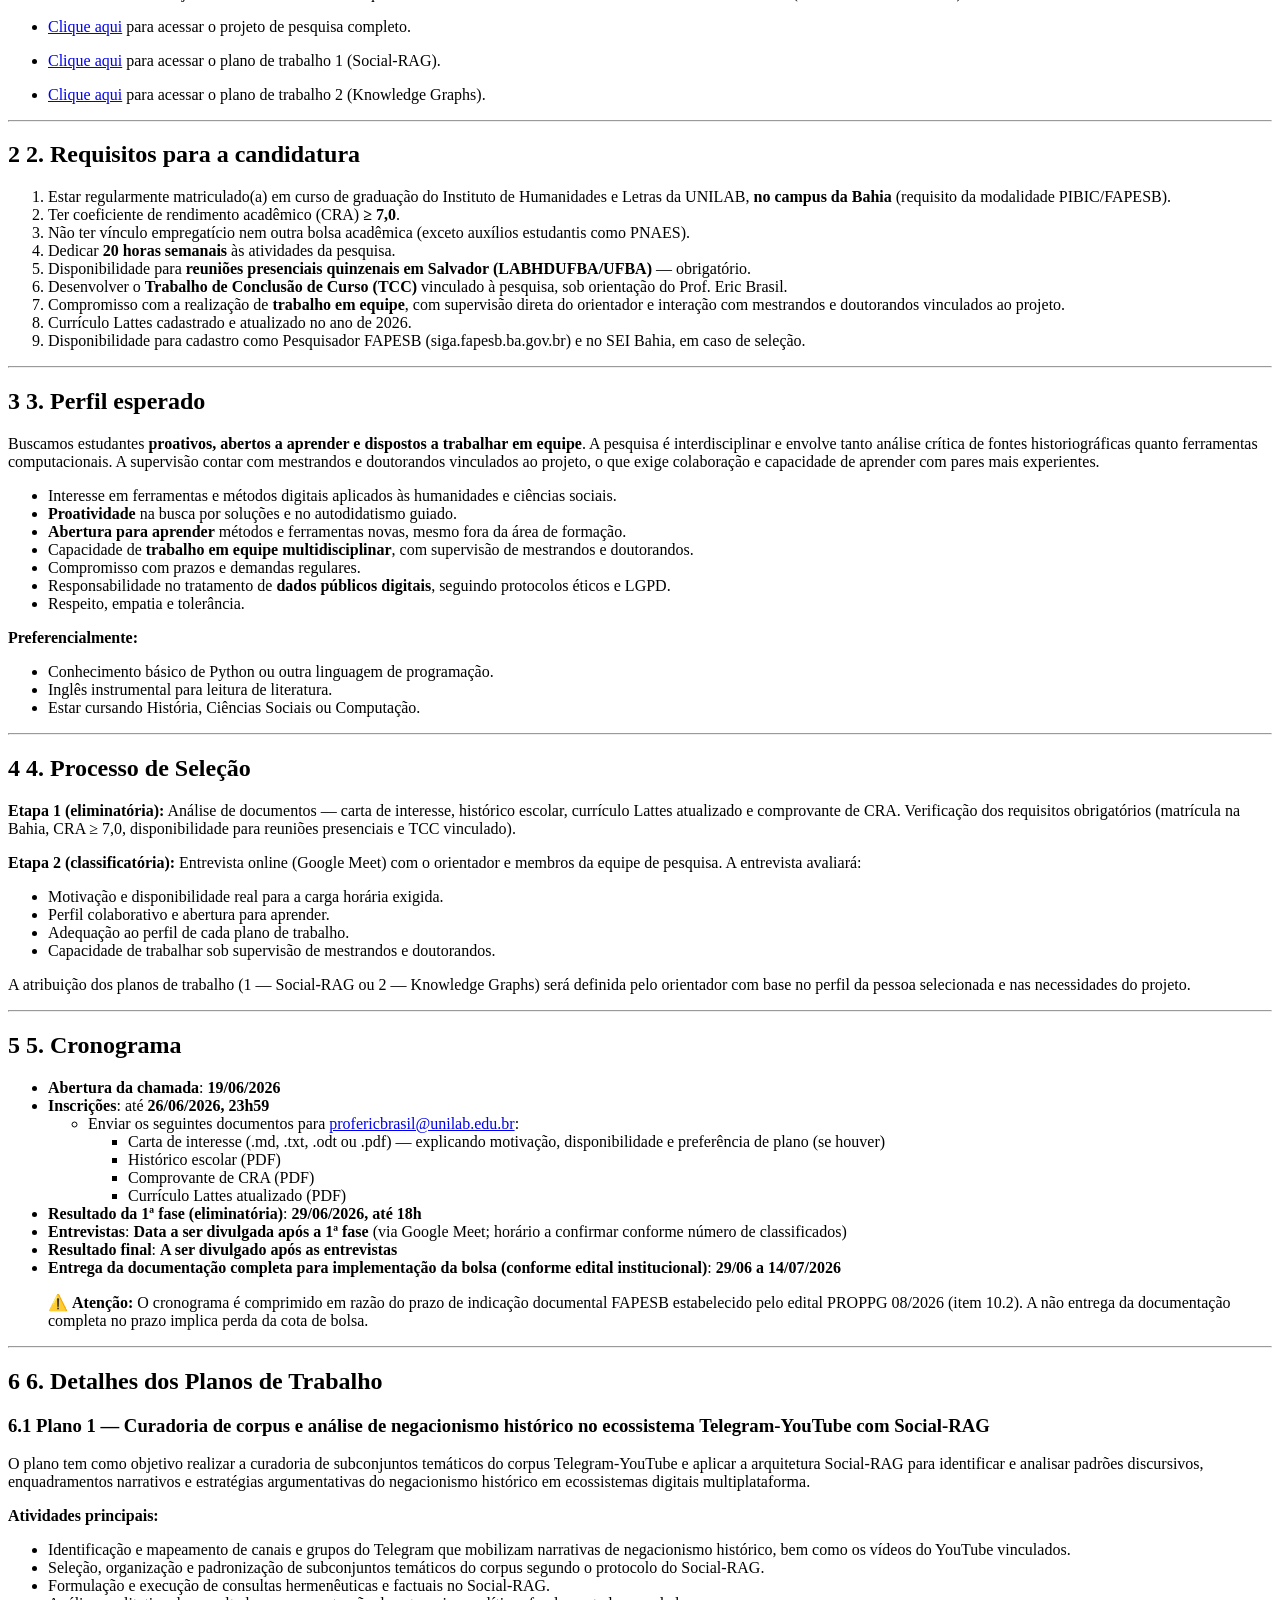
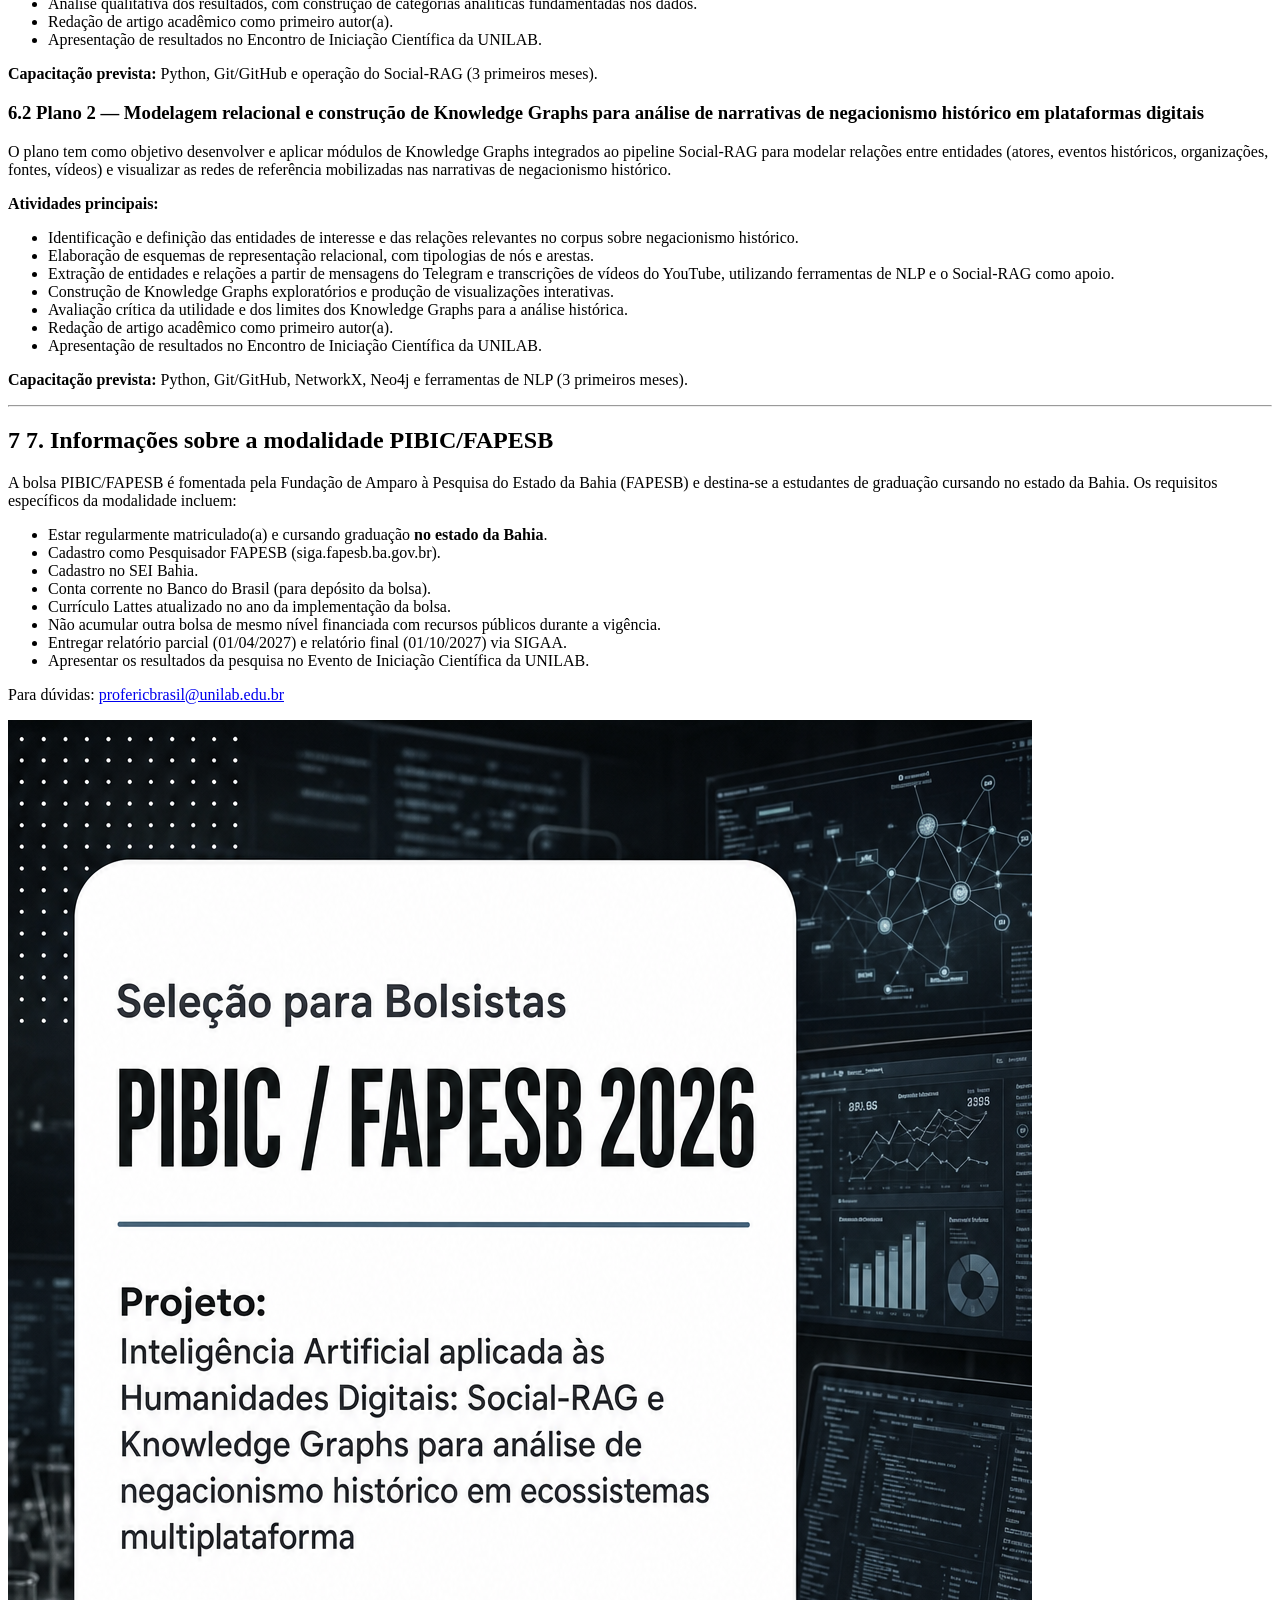
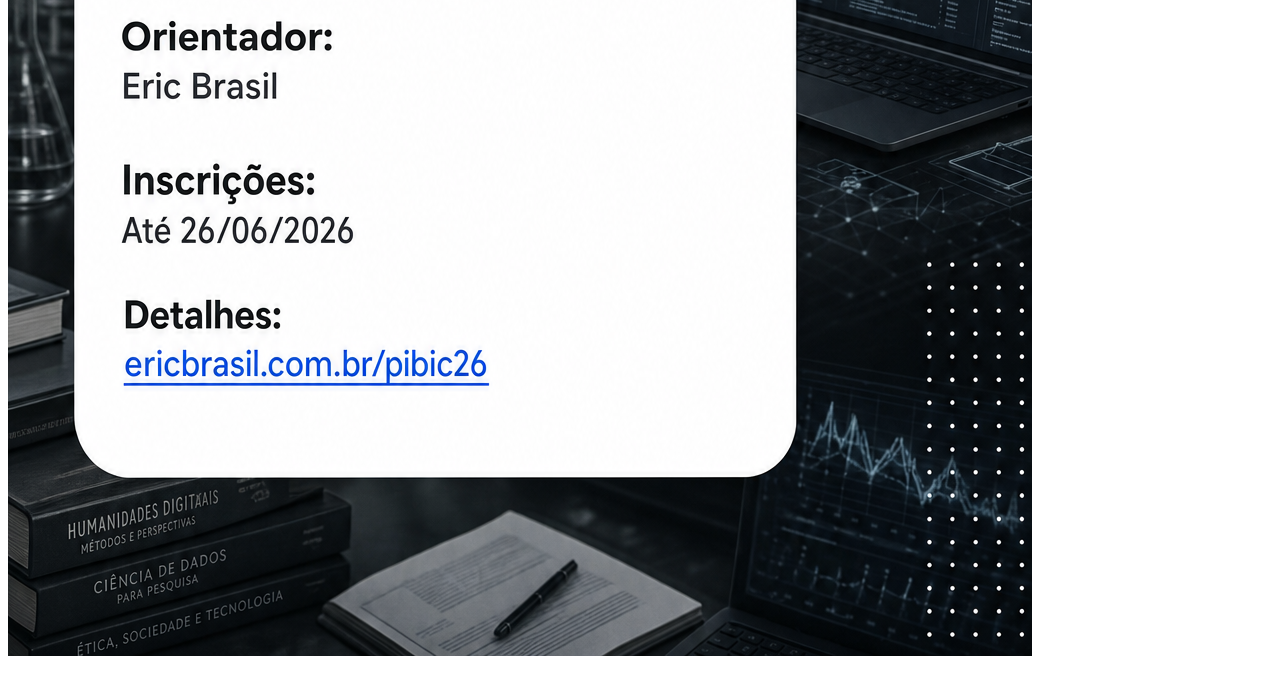
==== commit 7fa907b6: "Adicionar card de divulgação PIBIC/FAPESB 2026 Card gerado com gpt-image-2 (quality high) com: - Tex" ====
--- a/index.html
+++ b/index.html
@@ -296,9 +296,9 @@
 <li><p><strong>Orientador:</strong> Prof.&nbsp;Eric Brasil Nepomuceno (IHL/UNILAB)</p></li>
 <li><p><strong>Laboratórios envolvidos:</strong> IHL/UNILAB (Malês) e LABHDUFBA (UFBA)</p></li>
 <li><p><strong>Financiamento:</strong> Projeto vinculado ao edital CNPq/Decit/SECTICS/MS nº 30/2024 — Eixo I: Gestão da Infodemia (Processo 442958/2024-2)</p></li>
-<li><p><a href="./projeto_pesquisa.pdf">Clique aqui</a> para acessar o projeto de pesquisa completo.</p></li>
-<li><p><a href="./plano01.pdf">Clique aqui</a> para acessar o plano de trabalho 1 (Social-RAG).</p></li>
-<li><p><a href="./plano02.pdf">Clique aqui</a> para acessar o plano de trabalho 2 (Knowledge Graphs).</p></li>
+<li><p><a href="./projeto_pesquisa.html">Clique aqui</a> para acessar o projeto de pesquisa completo.</p></li>
+<li><p><a href="./plano01.html">Clique aqui</a> para acessar o plano de trabalho 1 (Social-RAG).</p></li>
+<li><p><a href="./plano02.html">Clique aqui</a> para acessar o plano de trabalho 2 (Knowledge Graphs).</p></li>
 </ul>
 <hr>
 </section>
@@ -421,6 +421,7 @@
 <li>Apresentar os resultados da pesquisa no Evento de Iniciação Científica da UNILAB.</li>
 </ul>
 <p>Para dúvidas: <a href="mailto:profericbrasil@unilab.edu.br">profericbrasil@unilab.edu.br</a></p>
+<p><img src="./card.png" class="img-fluid"></p>
 </section>
 
 </main>
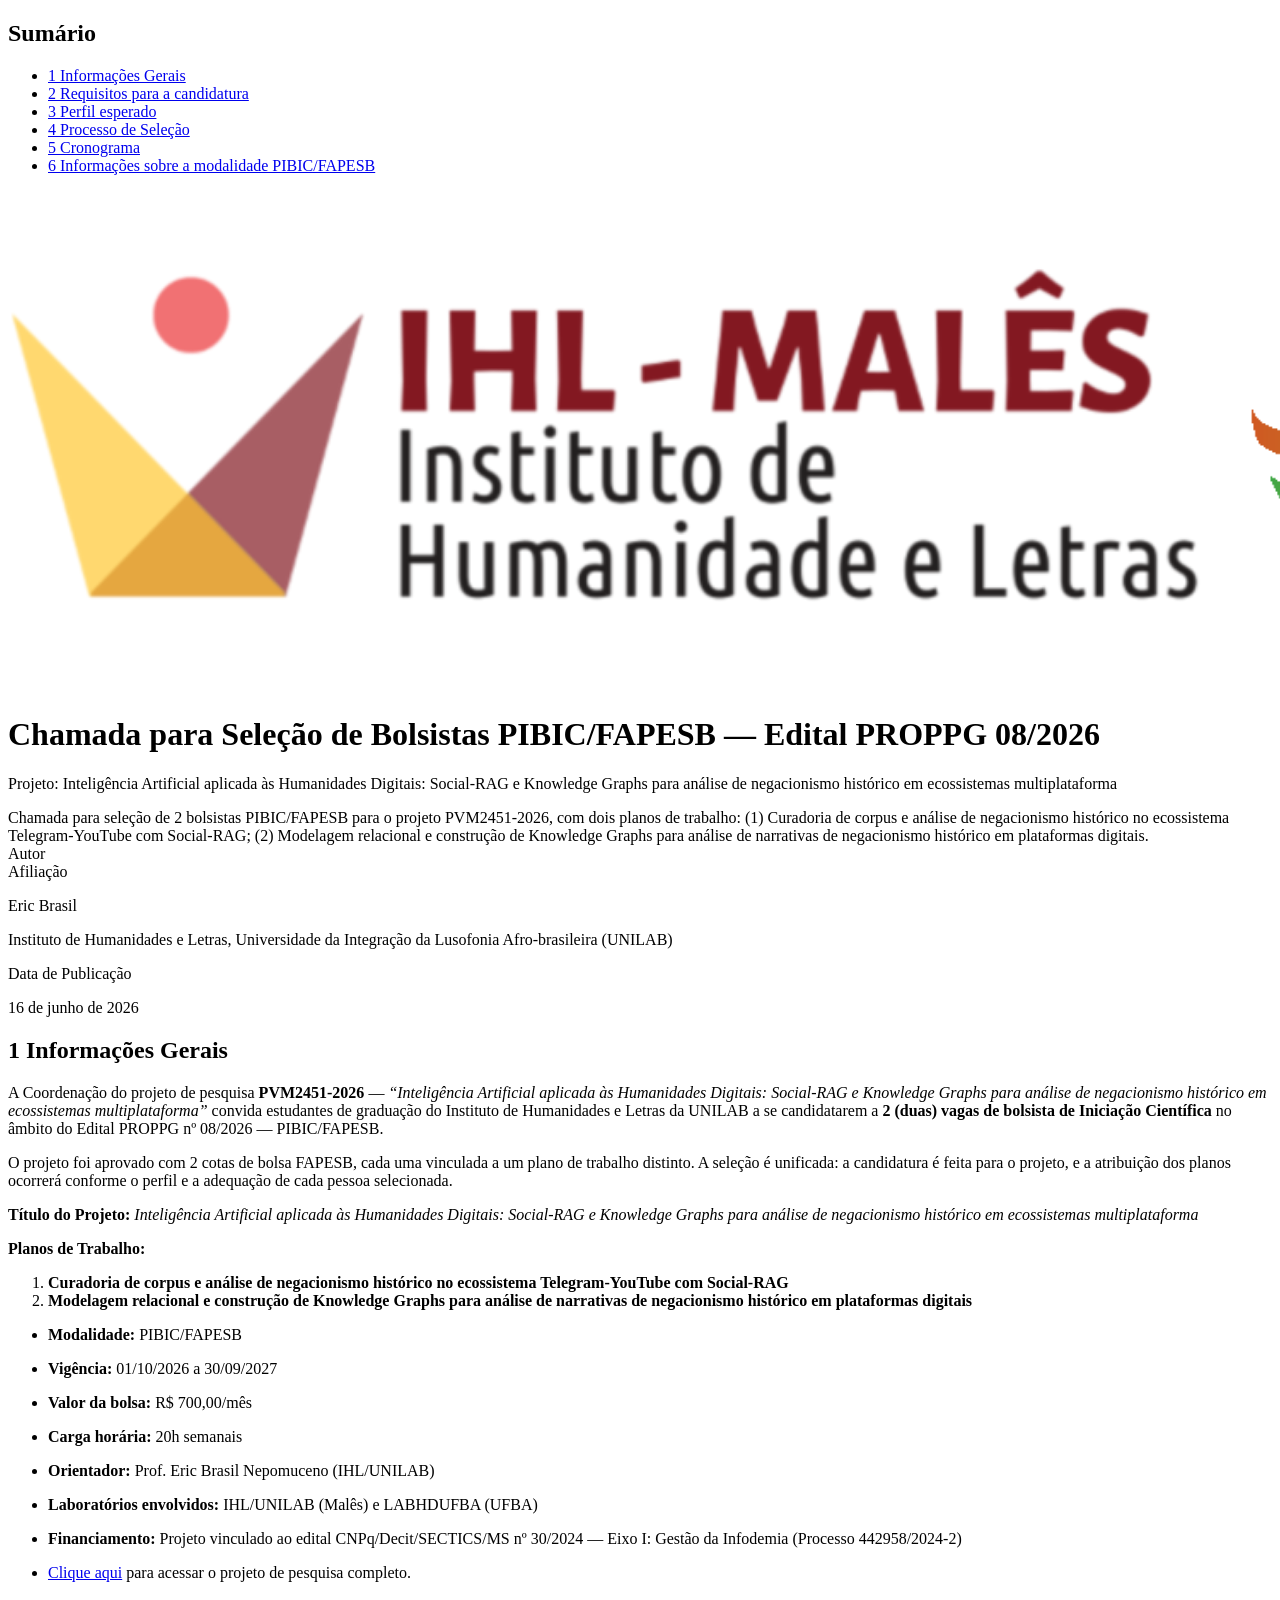
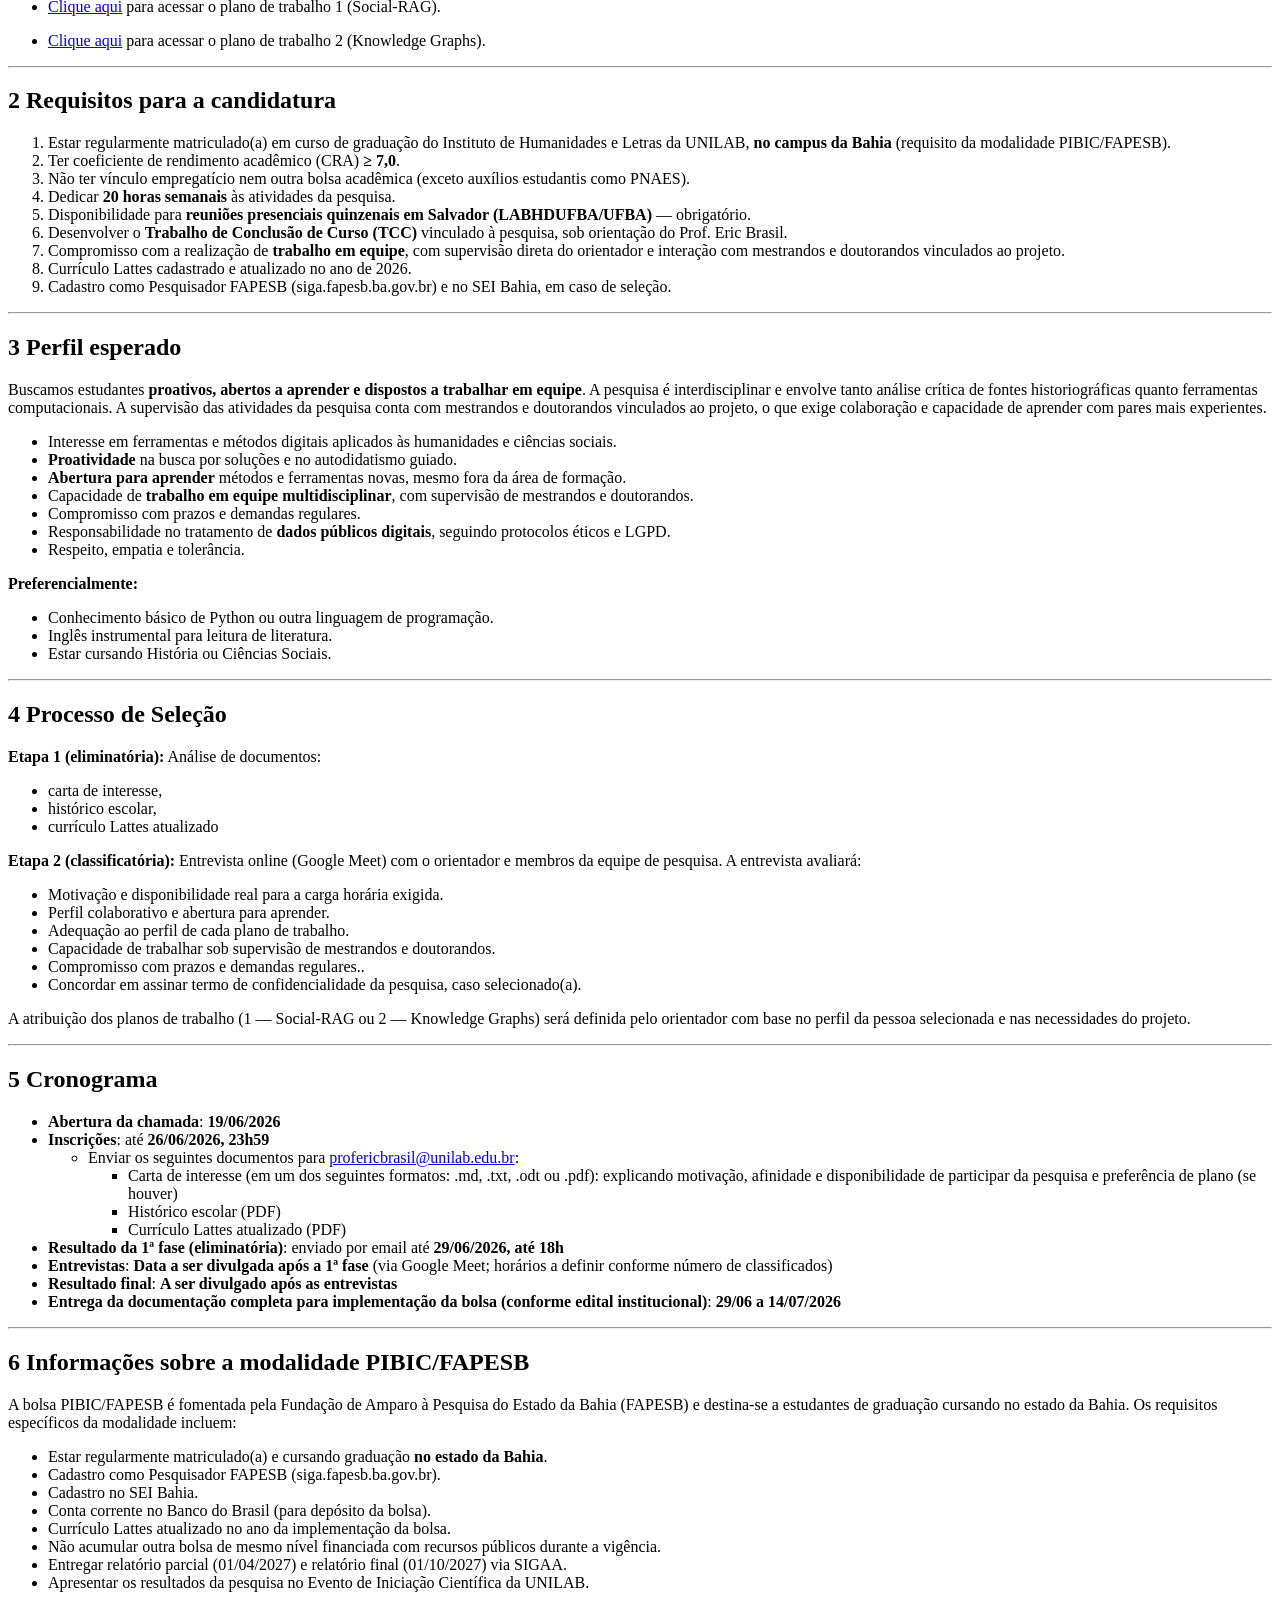
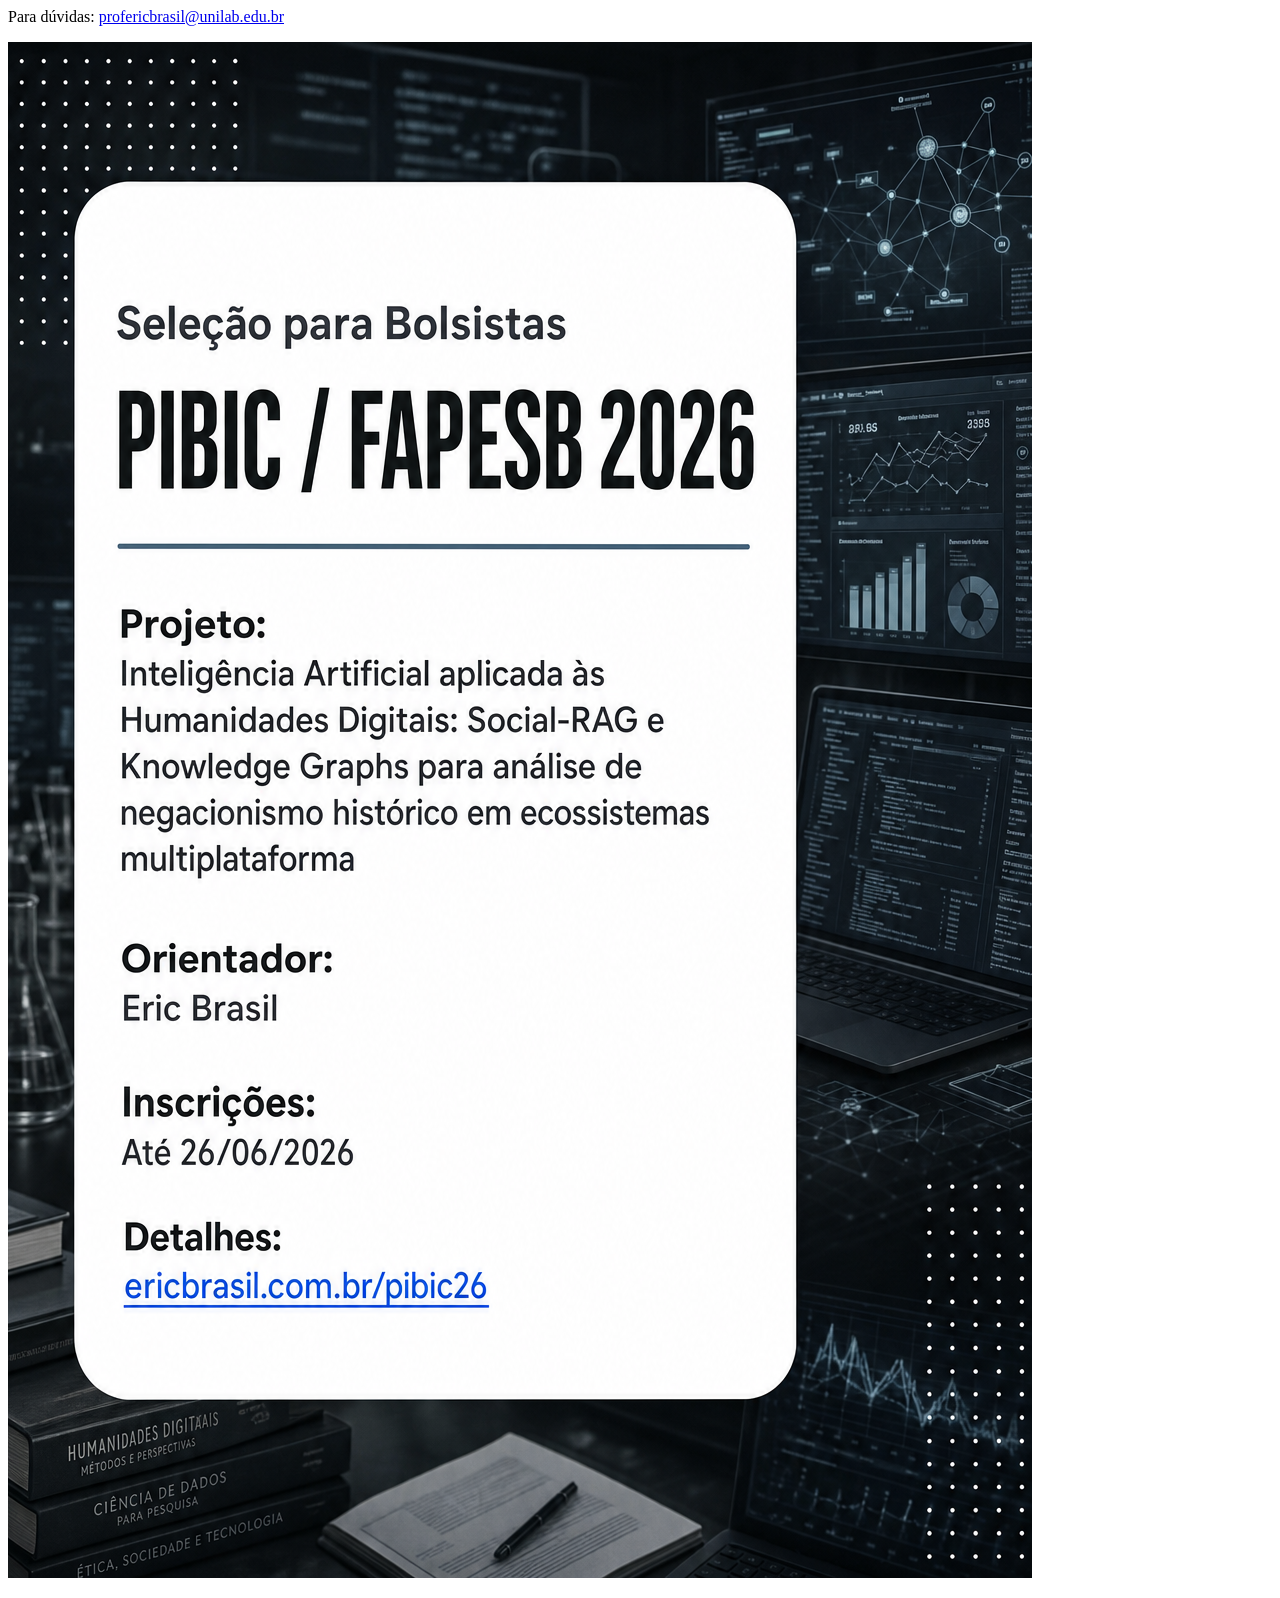
==== commit 436f223e: "qatualização dos documentos da chamada" ====
--- a/index.html
+++ b/index.html
@@ -2,7 +2,7 @@
 <html xmlns="http://www.w3.org/1999/xhtml" lang="pt-BR" xml:lang="pt-BR"><head>
 
 <meta charset="utf-8">
-<meta name="generator" content="quarto-1.9.37">
+<meta name="generator" content="quarto-1.8.26">
 
 <meta name="viewport" content="width=device-width, initial-scale=1.0, user-scalable=yes">
 
@@ -11,9 +11,6 @@
 
 <title> Chamada para Seleção de Bolsistas PIBIC/FAPESB — Edital PROPPG 08/2026</title>
 <style>
-/* Default styles provided by pandoc.
-** See https://pandoc.org/MANUAL.html#variables-for-html for config info.
-*/
 code{white-space: pre-wrap;}
 span.smallcaps{font-variant: small-caps;}
 div.columns{display: flex; gap: min(4vw, 1.5em);}
@@ -31,18 +28,19 @@
 <script src="index_files/libs/clipboard/clipboard.min.js"></script>
 <script src="index_files/libs/quarto-html/quarto.js" type="module"></script>
 <script src="index_files/libs/quarto-html/tabsets/tabsets.js" type="module"></script>
+<script src="index_files/libs/quarto-html/axe/axe-check.js" type="module"></script>
 <script src="index_files/libs/quarto-html/popper.min.js"></script>
 <script src="index_files/libs/quarto-html/tippy.umd.min.js"></script>
 <script src="index_files/libs/quarto-html/anchor.min.js"></script>
 <link href="index_files/libs/quarto-html/tippy.css" rel="stylesheet">
-<link href="index_files/libs/quarto-html/quarto-syntax-highlighting-f79c7fb6db380d32be398468f2fb58cf.css" rel="stylesheet" class="quarto-color-scheme" id="quarto-text-highlighting-styles">
-<link href="index_files/libs/quarto-html/quarto-syntax-highlighting-dark-f79c7fb6db380d32be398468f2fb58cf.css" rel="stylesheet" class="quarto-color-scheme quarto-color-alternate" id="quarto-text-highlighting-styles">
-<link href="index_files/libs/quarto-html/quarto-syntax-highlighting-f79c7fb6db380d32be398468f2fb58cf.css" rel="stylesheet" class="quarto-color-scheme-extra" id="quarto-text-highlighting-styles">
+<link href="index_files/libs/quarto-html/quarto-syntax-highlighting-0a95de2c3be981c2e03029825b16c585.css" rel="stylesheet" class="quarto-color-scheme" id="quarto-text-highlighting-styles">
+<link href="index_files/libs/quarto-html/quarto-syntax-highlighting-dark-0a95de2c3be981c2e03029825b16c585.css" rel="stylesheet" class="quarto-color-scheme quarto-color-alternate" id="quarto-text-highlighting-styles">
+<link href="index_files/libs/quarto-html/quarto-syntax-highlighting-0a95de2c3be981c2e03029825b16c585.css" rel="stylesheet" class="quarto-color-scheme-extra" id="quarto-text-highlighting-styles">
 <script src="index_files/libs/bootstrap/bootstrap.min.js"></script>
 <link href="index_files/libs/bootstrap/bootstrap-icons.css" rel="stylesheet">
-<link href="index_files/libs/bootstrap/bootstrap-996d3777abbb2bf03f6ecee9538e3960.min.css" rel="stylesheet" append-hash="true" class="quarto-color-scheme" id="quarto-bootstrap" data-mode="light">
-<link href="index_files/libs/bootstrap/bootstrap-dark-95cf41f94dfaed2f9f7273701b048e70.min.css" rel="stylesheet" append-hash="true" class="quarto-color-scheme quarto-color-alternate" id="quarto-bootstrap" data-mode="dark">
-<link href="index_files/libs/bootstrap/bootstrap-996d3777abbb2bf03f6ecee9538e3960.min.css" rel="stylesheet" append-hash="true" class="quarto-color-scheme-extra" id="quarto-bootstrap" data-mode="light">
+<link href="index_files/libs/bootstrap/bootstrap-4fafd970f9c454126807774a7df31a7e.min.css" rel="stylesheet" append-hash="true" class="quarto-color-scheme" id="quarto-bootstrap" data-mode="light">
+<link href="index_files/libs/bootstrap/bootstrap-dark-29ec845967bb1c93467065a51b7e6f20.min.css" rel="stylesheet" append-hash="true" class="quarto-color-scheme quarto-color-alternate" id="quarto-bootstrap" data-mode="dark">
+<link href="index_files/libs/bootstrap/bootstrap-4fafd970f9c454126807774a7df31a7e.min.css" rel="stylesheet" append-hash="true" class="quarto-color-scheme-extra" id="quarto-bootstrap" data-mode="light">
 
 
 </head>
@@ -217,17 +215,12 @@
     <h2 id="toc-title">Sumário</h2>
    
   <ul>
-  <li><a href="#informações-gerais" id="toc-informações-gerais" class="nav-link active" data-scroll-target="#informações-gerais"><span class="header-section-number">1</span> 1. Informações Gerais</a></li>
-  <li><a href="#requisitos-para-a-candidatura" id="toc-requisitos-para-a-candidatura" class="nav-link" data-scroll-target="#requisitos-para-a-candidatura"><span class="header-section-number">2</span> 2. Requisitos para a candidatura</a></li>
-  <li><a href="#perfil-esperado" id="toc-perfil-esperado" class="nav-link" data-scroll-target="#perfil-esperado"><span class="header-section-number">3</span> 3. Perfil esperado</a></li>
-  <li><a href="#processo-de-seleção" id="toc-processo-de-seleção" class="nav-link" data-scroll-target="#processo-de-seleção"><span class="header-section-number">4</span> 4. Processo de Seleção</a></li>
-  <li><a href="#cronograma" id="toc-cronograma" class="nav-link" data-scroll-target="#cronograma"><span class="header-section-number">5</span> 5. Cronograma</a></li>
-  <li><a href="#detalhes-dos-planos-de-trabalho" id="toc-detalhes-dos-planos-de-trabalho" class="nav-link" data-scroll-target="#detalhes-dos-planos-de-trabalho"><span class="header-section-number">6</span> 6. Detalhes dos Planos de Trabalho</a>
-  <ul>
-  <li><a href="#plano-1-curadoria-de-corpus-e-análise-de-negacionismo-histórico-no-ecossistema-telegram-youtube-com-social-rag" id="toc-plano-1-curadoria-de-corpus-e-análise-de-negacionismo-histórico-no-ecossistema-telegram-youtube-com-social-rag" class="nav-link" data-scroll-target="#plano-1-curadoria-de-corpus-e-análise-de-negacionismo-histórico-no-ecossistema-telegram-youtube-com-social-rag"><span class="header-section-number">6.1</span> Plano 1 — Curadoria de corpus e análise de negacionismo histórico no ecossistema Telegram-YouTube com Social-RAG</a></li>
-  <li><a href="#plano-2-modelagem-relacional-e-construção-de-knowledge-graphs-para-análise-de-narrativas-de-negacionismo-histórico-em-plataformas-digitais" id="toc-plano-2-modelagem-relacional-e-construção-de-knowledge-graphs-para-análise-de-narrativas-de-negacionismo-histórico-em-plataformas-digitais" class="nav-link" data-scroll-target="#plano-2-modelagem-relacional-e-construção-de-knowledge-graphs-para-análise-de-narrativas-de-negacionismo-histórico-em-plataformas-digitais"><span class="header-section-number">6.2</span> Plano 2 — Modelagem relacional e construção de Knowledge Graphs para análise de narrativas de negacionismo histórico em plataformas digitais</a></li>
-  </ul></li>
-  <li><a href="#informações-sobre-a-modalidade-pibicfapesb" id="toc-informações-sobre-a-modalidade-pibicfapesb" class="nav-link" data-scroll-target="#informações-sobre-a-modalidade-pibicfapesb"><span class="header-section-number">7</span> 7. Informações sobre a modalidade PIBIC/FAPESB</a></li>
+  <li><a href="#informações-gerais" id="toc-informações-gerais" class="nav-link active" data-scroll-target="#informações-gerais"><span class="header-section-number">1</span> Informações Gerais</a></li>
+  <li><a href="#requisitos-para-a-candidatura" id="toc-requisitos-para-a-candidatura" class="nav-link" data-scroll-target="#requisitos-para-a-candidatura"><span class="header-section-number">2</span> Requisitos para a candidatura</a></li>
+  <li><a href="#perfil-esperado" id="toc-perfil-esperado" class="nav-link" data-scroll-target="#perfil-esperado"><span class="header-section-number">3</span> Perfil esperado</a></li>
+  <li><a href="#processo-de-seleção" id="toc-processo-de-seleção" class="nav-link" data-scroll-target="#processo-de-seleção"><span class="header-section-number">4</span> Processo de Seleção</a></li>
+  <li><a href="#cronograma" id="toc-cronograma" class="nav-link" data-scroll-target="#cronograma"><span class="header-section-number">5</span> Cronograma</a></li>
+  <li><a href="#informações-sobre-a-modalidade-pibicfapesb" id="toc-informações-sobre-a-modalidade-pibicfapesb" class="nav-link" data-scroll-target="#informações-sobre-a-modalidade-pibicfapesb"><span class="header-section-number">6</span> Informações sobre a modalidade PIBIC/FAPESB</a></li>
   </ul>
 </nav>
 </div>
@@ -279,7 +272,7 @@
 
 
 <section id="informações-gerais" class="level2" data-number="1">
-<h2 data-number="1" class="anchored" data-anchor-id="informações-gerais"><span class="header-section-number">1</span> 1. Informações Gerais</h2>
+<h2 data-number="1" class="anchored" data-anchor-id="informações-gerais"><span class="header-section-number">1</span> Informações Gerais</h2>
 <p>A Coordenação do projeto de pesquisa <strong>PVM2451-2026</strong> — <em>“Inteligência Artificial aplicada às Humanidades Digitais: Social-RAG e Knowledge Graphs para análise de negacionismo histórico em ecossistemas multiplataforma”</em> convida estudantes de graduação do Instituto de Humanidades e Letras da UNILAB a se candidatarem a <strong>2 (duas) vagas de bolsista de Iniciação Científica</strong> no âmbito do Edital PROPPG nº 08/2026 — PIBIC/FAPESB.</p>
 <p>O projeto foi aprovado com 2 cotas de bolsa FAPESB, cada uma vinculada a um plano de trabalho distinto. A seleção é unificada: a candidatura é feita para o projeto, e a atribuição dos planos ocorrerá conforme o perfil e a adequação de cada pessoa selecionada.</p>
 <p><strong>Título do Projeto:</strong> <em>Inteligência Artificial aplicada às Humanidades Digitais: Social-RAG e Knowledge Graphs para análise de negacionismo histórico em ecossistemas multiplataforma</em></p>
@@ -303,7 +296,7 @@
 <hr>
 </section>
 <section id="requisitos-para-a-candidatura" class="level2" data-number="2">
-<h2 data-number="2" class="anchored" data-anchor-id="requisitos-para-a-candidatura"><span class="header-section-number">2</span> 2. Requisitos para a candidatura</h2>
+<h2 data-number="2" class="anchored" data-anchor-id="requisitos-para-a-candidatura"><span class="header-section-number">2</span> Requisitos para a candidatura</h2>
 <ol type="1">
 <li>Estar regularmente matriculado(a) em curso de graduação do Instituto de Humanidades e Letras da UNILAB, <strong>no campus da Bahia</strong> (requisito da modalidade PIBIC/FAPESB).</li>
 <li>Ter coeficiente de rendimento acadêmico (CRA) <strong>≥ 7,0</strong>.</li>
@@ -313,13 +306,13 @@
 <li>Desenvolver o <strong>Trabalho de Conclusão de Curso (TCC)</strong> vinculado à pesquisa, sob orientação do Prof.&nbsp;Eric Brasil.</li>
 <li>Compromisso com a realização de <strong>trabalho em equipe</strong>, com supervisão direta do orientador e interação com mestrandos e doutorandos vinculados ao projeto.</li>
 <li>Currículo Lattes cadastrado e atualizado no ano de 2026.</li>
-<li>Disponibilidade para cadastro como Pesquisador FAPESB (siga.fapesb.ba.gov.br) e no SEI Bahia, em caso de seleção.</li>
+<li>Cadastro como Pesquisador FAPESB (siga.fapesb.ba.gov.br) e no SEI Bahia, em caso de seleção.</li>
 </ol>
 <hr>
 </section>
 <section id="perfil-esperado" class="level2" data-number="3">
-<h2 data-number="3" class="anchored" data-anchor-id="perfil-esperado"><span class="header-section-number">3</span> 3. Perfil esperado</h2>
-<p>Buscamos estudantes <strong>proativos, abertos a aprender e dispostos a trabalhar em equipe</strong>. A pesquisa é interdisciplinar e envolve tanto análise crítica de fontes historiográficas quanto ferramentas computacionais. A supervisão contar com mestrandos e doutorandos vinculados ao projeto, o que exige colaboração e capacidade de aprender com pares mais experientes.</p>
+<h2 data-number="3" class="anchored" data-anchor-id="perfil-esperado"><span class="header-section-number">3</span> Perfil esperado</h2>
+<p>Buscamos estudantes <strong>proativos, abertos a aprender e dispostos a trabalhar em equipe</strong>. A pesquisa é interdisciplinar e envolve tanto análise crítica de fontes historiográficas quanto ferramentas computacionais. A supervisão das atividades da pesquisa conta com mestrandos e doutorandos vinculados ao projeto, o que exige colaboração e capacidade de aprender com pares mais experientes.</p>
 <ul>
 <li>Interesse em ferramentas e métodos digitais aplicados às humanidades e ciências sociais.</li>
 <li><strong>Proatividade</strong> na busca por soluções e no autodidatismo guiado.</li>
@@ -333,82 +326,52 @@
 <ul>
 <li>Conhecimento básico de Python ou outra linguagem de programação.</li>
 <li>Inglês instrumental para leitura de literatura.</li>
-<li>Estar cursando História, Ciências Sociais ou Computação.</li>
+<li>Estar cursando História ou Ciências Sociais.</li>
 </ul>
 <hr>
 </section>
 <section id="processo-de-seleção" class="level2" data-number="4">
-<h2 data-number="4" class="anchored" data-anchor-id="processo-de-seleção"><span class="header-section-number">4</span> 4. Processo de Seleção</h2>
-<p><strong>Etapa 1 (eliminatória):</strong> Análise de documentos — carta de interesse, histórico escolar, currículo Lattes atualizado e comprovante de CRA. Verificação dos requisitos obrigatórios (matrícula na Bahia, CRA ≥ 7,0, disponibilidade para reuniões presenciais e TCC vinculado).</p>
+<h2 data-number="4" class="anchored" data-anchor-id="processo-de-seleção"><span class="header-section-number">4</span> Processo de Seleção</h2>
+<p><strong>Etapa 1 (eliminatória):</strong> Análise de documentos:</p>
+<ul>
+<li>carta de interesse,</li>
+<li>histórico escolar,</li>
+<li>currículo Lattes atualizado</li>
+</ul>
 <p><strong>Etapa 2 (classificatória):</strong> Entrevista online (Google Meet) com o orientador e membros da equipe de pesquisa. A entrevista avaliará:</p>
 <ul>
 <li>Motivação e disponibilidade real para a carga horária exigida.</li>
 <li>Perfil colaborativo e abertura para aprender.</li>
 <li>Adequação ao perfil de cada plano de trabalho.</li>
 <li>Capacidade de trabalhar sob supervisão de mestrandos e doutorandos.</li>
+<li>Compromisso com prazos e demandas regulares..</li>
+<li>Concordar em assinar termo de confidencialidade da pesquisa, caso selecionado(a).</li>
 </ul>
 <p>A atribuição dos planos de trabalho (1 — Social-RAG ou 2 — Knowledge Graphs) será definida pelo orientador com base no perfil da pessoa selecionada e nas necessidades do projeto.</p>
 <hr>
 </section>
 <section id="cronograma" class="level2" data-number="5">
-<h2 data-number="5" class="anchored" data-anchor-id="cronograma"><span class="header-section-number">5</span> 5. Cronograma</h2>
+<h2 data-number="5" class="anchored" data-anchor-id="cronograma"><span class="header-section-number">5</span> Cronograma</h2>
 <ul>
 <li><strong>Abertura da chamada</strong>: <strong>19/06/2026</strong></li>
 <li><strong>Inscrições</strong>: até <strong>26/06/2026, 23h59</strong>
 <ul>
 <li>Enviar os seguintes documentos para <a href="mailto:profericbrasil@unilab.edu.br">profericbrasil@unilab.edu.br</a>:
 <ul>
-<li>Carta de interesse (.md, .txt, .odt ou .pdf) — explicando motivação, disponibilidade e preferência de plano (se houver)</li>
+<li>Carta de interesse (em um dos seguintes formatos: .md, .txt, .odt ou .pdf): explicando motivação, afinidade e disponibilidade de participar da pesquisa e preferência de plano (se houver)</li>
 <li>Histórico escolar (PDF)</li>
-<li>Comprovante de CRA (PDF)</li>
 <li>Currículo Lattes atualizado (PDF)</li>
 </ul></li>
 </ul></li>
-<li><strong>Resultado da 1ª fase (eliminatória)</strong>: <strong>29/06/2026, até 18h</strong></li>
-<li><strong>Entrevistas</strong>: <strong>Data a ser divulgada após a 1ª fase</strong> (via Google Meet; horário a confirmar conforme número de classificados)</li>
+<li><strong>Resultado da 1ª fase (eliminatória)</strong>: enviado por email até <strong>29/06/2026, até 18h</strong></li>
+<li><strong>Entrevistas</strong>: <strong>Data a ser divulgada após a 1ª fase</strong> (via Google Meet; horários a definir conforme número de classificados)</li>
 <li><strong>Resultado final</strong>: <strong>A ser divulgado após as entrevistas</strong></li>
 <li><strong>Entrega da documentação completa para implementação da bolsa (conforme edital institucional)</strong>: <strong>29/06 a 14/07/2026</strong></li>
 </ul>
-<blockquote class="blockquote">
-<p>⚠️ <strong>Atenção:</strong> O cronograma é comprimido em razão do prazo de indicação documental FAPESB estabelecido pelo edital PROPPG 08/2026 (item 10.2). A não entrega da documentação completa no prazo implica perda da cota de bolsa.</p>
-</blockquote>
 <hr>
 </section>
-<section id="detalhes-dos-planos-de-trabalho" class="level2" data-number="6">
-<h2 data-number="6" class="anchored" data-anchor-id="detalhes-dos-planos-de-trabalho"><span class="header-section-number">6</span> 6. Detalhes dos Planos de Trabalho</h2>
-<section id="plano-1-curadoria-de-corpus-e-análise-de-negacionismo-histórico-no-ecossistema-telegram-youtube-com-social-rag" class="level3" data-number="6.1">
-<h3 data-number="6.1" class="anchored" data-anchor-id="plano-1-curadoria-de-corpus-e-análise-de-negacionismo-histórico-no-ecossistema-telegram-youtube-com-social-rag"><span class="header-section-number">6.1</span> Plano 1 — Curadoria de corpus e análise de negacionismo histórico no ecossistema Telegram-YouTube com Social-RAG</h3>
-<p>O plano tem como objetivo realizar a curadoria de subconjuntos temáticos do corpus Telegram-YouTube e aplicar a arquitetura Social-RAG para identificar e analisar padrões discursivos, enquadramentos narrativos e estratégias argumentativas do negacionismo histórico em ecossistemas digitais multiplataforma.</p>
-<p><strong>Atividades principais:</strong></p>
-<ul>
-<li>Identificação e mapeamento de canais e grupos do Telegram que mobilizam narrativas de negacionismo histórico, bem como os vídeos do YouTube vinculados.</li>
-<li>Seleção, organização e padronização de subconjuntos temáticos do corpus segundo o protocolo do Social-RAG.</li>
-<li>Formulação e execução de consultas hermenêuticas e factuais no Social-RAG.</li>
-<li>Análise qualitativa dos resultados, com construção de categorias analíticas fundamentadas nos dados.</li>
-<li>Redação de artigo acadêmico como primeiro autor(a).</li>
-<li>Apresentação de resultados no Encontro de Iniciação Científica da UNILAB.</li>
-</ul>
-<p><strong>Capacitação prevista:</strong> Python, Git/GitHub e operação do Social-RAG (3 primeiros meses).</p>
-</section>
-<section id="plano-2-modelagem-relacional-e-construção-de-knowledge-graphs-para-análise-de-narrativas-de-negacionismo-histórico-em-plataformas-digitais" class="level3" data-number="6.2">
-<h3 data-number="6.2" class="anchored" data-anchor-id="plano-2-modelagem-relacional-e-construção-de-knowledge-graphs-para-análise-de-narrativas-de-negacionismo-histórico-em-plataformas-digitais"><span class="header-section-number">6.2</span> Plano 2 — Modelagem relacional e construção de Knowledge Graphs para análise de narrativas de negacionismo histórico em plataformas digitais</h3>
-<p>O plano tem como objetivo desenvolver e aplicar módulos de Knowledge Graphs integrados ao pipeline Social-RAG para modelar relações entre entidades (atores, eventos históricos, organizações, fontes, vídeos) e visualizar as redes de referência mobilizadas nas narrativas de negacionismo histórico.</p>
-<p><strong>Atividades principais:</strong></p>
-<ul>
-<li>Identificação e definição das entidades de interesse e das relações relevantes no corpus sobre negacionismo histórico.</li>
-<li>Elaboração de esquemas de representação relacional, com tipologias de nós e arestas.</li>
-<li>Extração de entidades e relações a partir de mensagens do Telegram e transcrições de vídeos do YouTube, utilizando ferramentas de NLP e o Social-RAG como apoio.</li>
-<li>Construção de Knowledge Graphs exploratórios e produção de visualizações interativas.</li>
-<li>Avaliação crítica da utilidade e dos limites dos Knowledge Graphs para a análise histórica.</li>
-<li>Redação de artigo acadêmico como primeiro autor(a).</li>
-<li>Apresentação de resultados no Encontro de Iniciação Científica da UNILAB.</li>
-</ul>
-<p><strong>Capacitação prevista:</strong> Python, Git/GitHub, NetworkX, Neo4j e ferramentas de NLP (3 primeiros meses).</p>
-<hr>
-</section>
-</section>
-<section id="informações-sobre-a-modalidade-pibicfapesb" class="level2" data-number="7">
-<h2 data-number="7" class="anchored" data-anchor-id="informações-sobre-a-modalidade-pibicfapesb"><span class="header-section-number">7</span> 7. Informações sobre a modalidade PIBIC/FAPESB</h2>
+<section id="informações-sobre-a-modalidade-pibicfapesb" class="level2" data-number="6">
+<h2 data-number="6" class="anchored" data-anchor-id="informações-sobre-a-modalidade-pibicfapesb"><span class="header-section-number">6</span> Informações sobre a modalidade PIBIC/FAPESB</h2>
 <p>A bolsa PIBIC/FAPESB é fomentada pela Fundação de Amparo à Pesquisa do Estado da Bahia (FAPESB) e destina-se a estudantes de graduação cursando no estado da Bahia. Os requisitos específicos da modalidade incluem:</p>
 <ul>
 <li>Estar regularmente matriculado(a) e cursando graduação <strong>no estado da Bahia</strong>.</li>
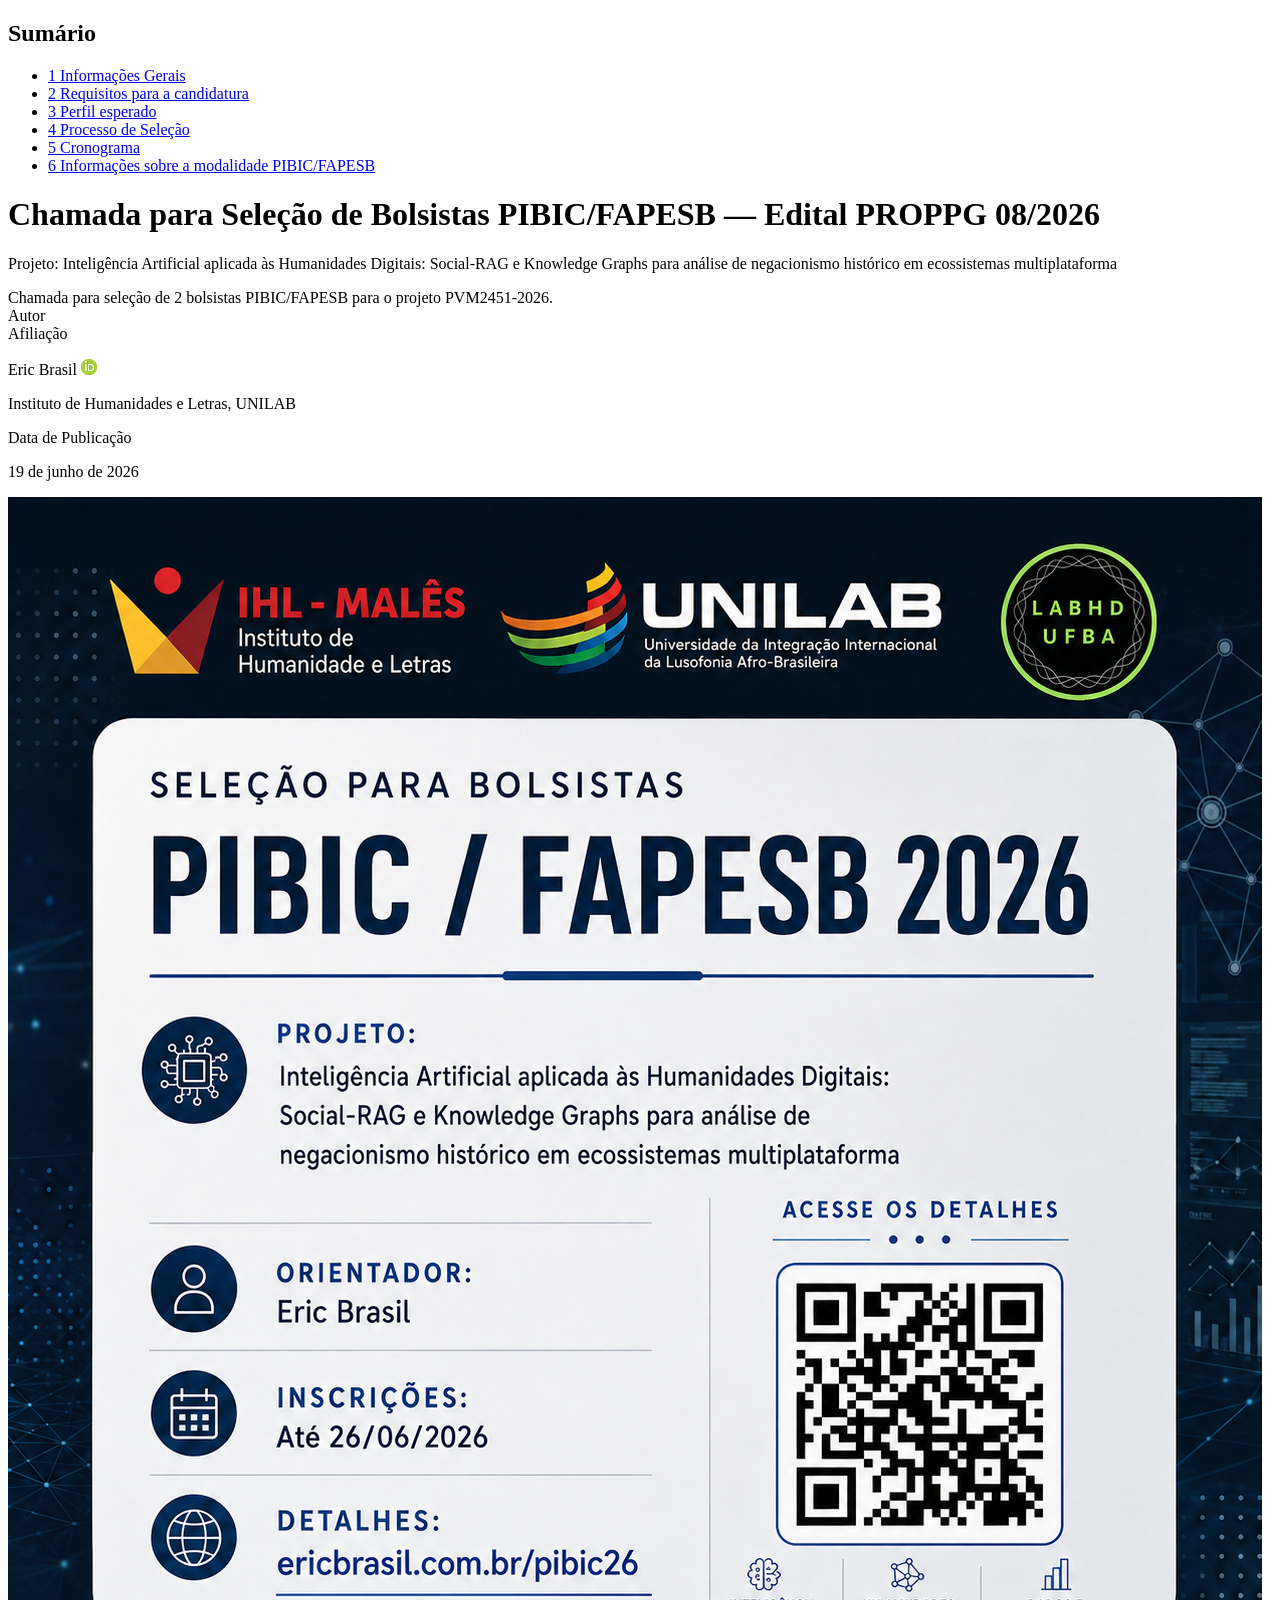
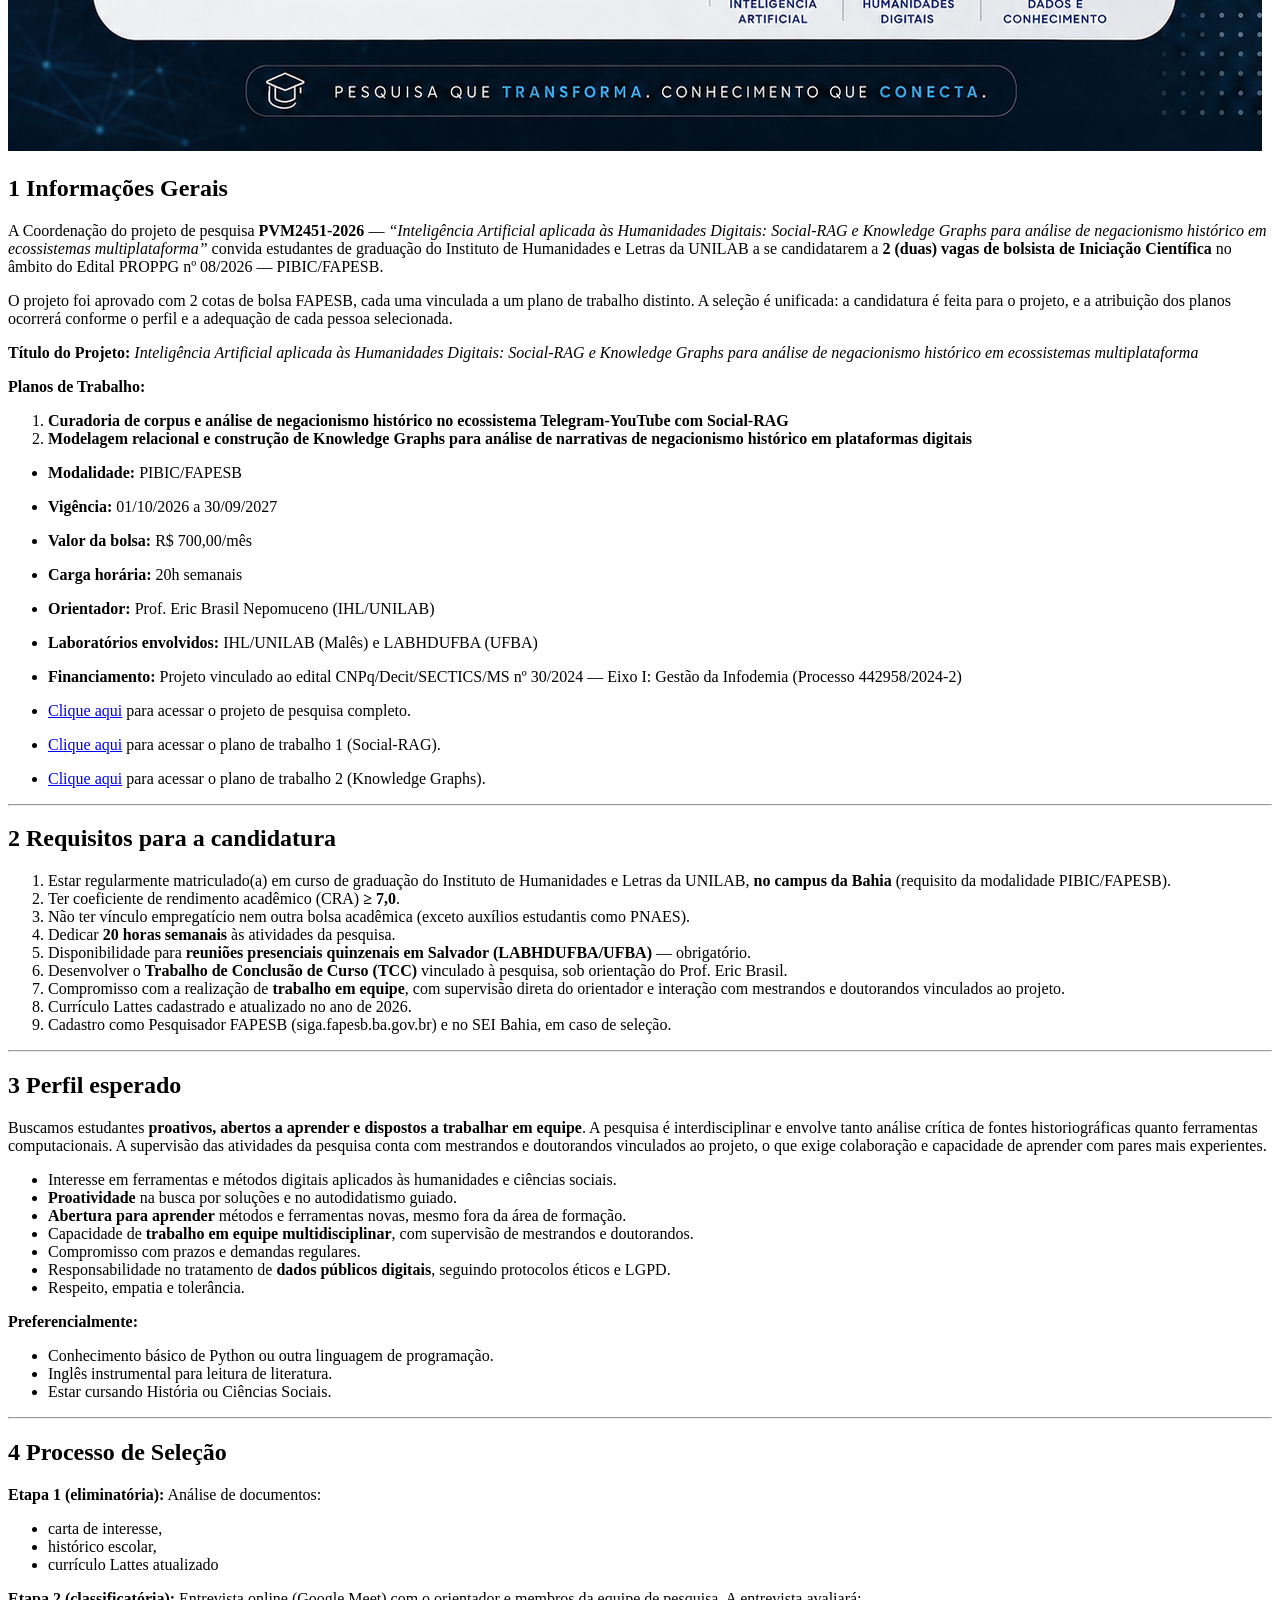
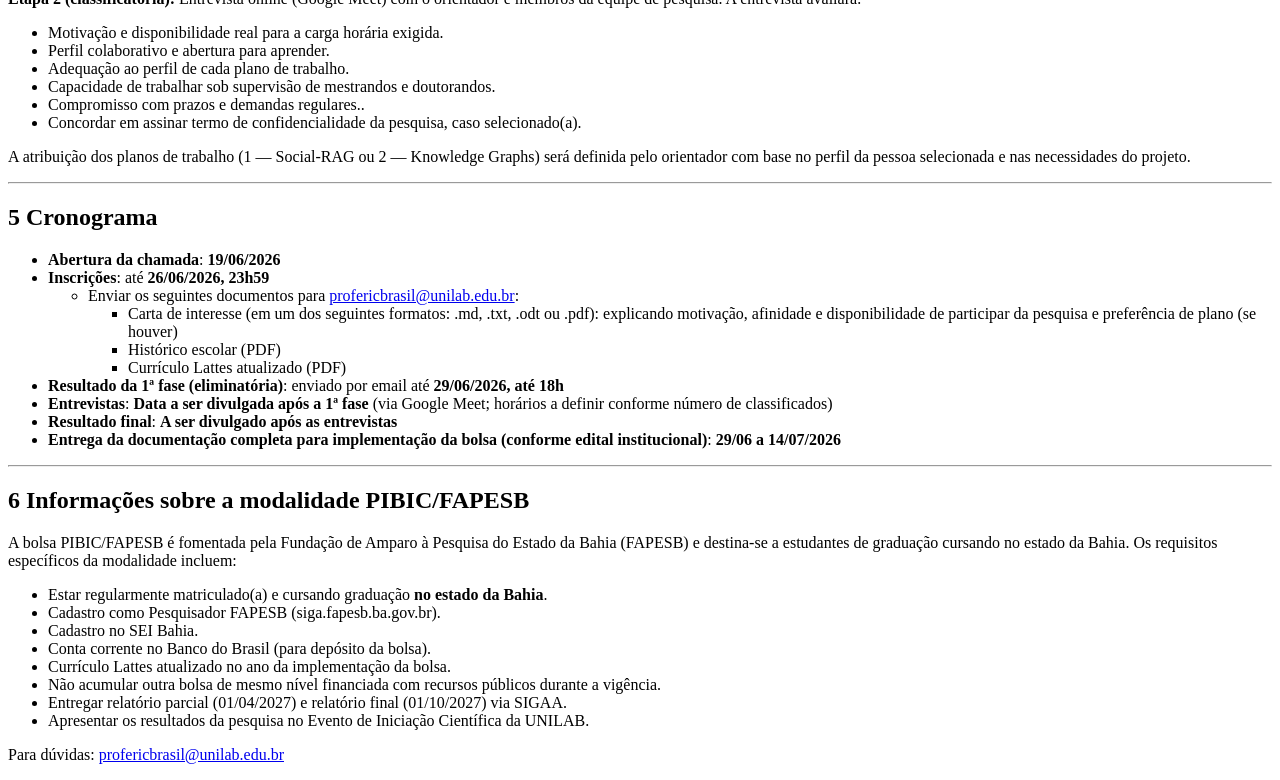
==== commit de43f61a: "atualização de card e index" ====
--- a/index.html
+++ b/index.html
@@ -7,9 +7,9 @@
 <meta name="viewport" content="width=device-width, initial-scale=1.0, user-scalable=yes">
 
 <meta name="author" content="Eric Brasil">
-<meta name="description" content="Chamada para seleção de 2 bolsistas PIBIC/FAPESB para o projeto PVM2451-2026, com dois planos de trabalho: (1) Curadoria de corpus e análise de negacionismo histórico no ecossistema Telegram-YouTube com Social-RAG; (2) Modelagem relacional e construção de Knowledge Graphs para análise de narrativas de negacionismo histórico em plataformas digitais.">
-
-<title> Chamada para Seleção de Bolsistas PIBIC/FAPESB — Edital PROPPG 08/2026</title>
+<meta name="description" content="Chamada para seleção de 2 bolsistas PIBIC/FAPESB para o projeto PVM2451-2026.">
+
+<title>Chamada para Seleção de Bolsistas PIBIC/FAPESB — Edital PROPPG 08/2026</title>
 <style>
 code{white-space: pre-wrap;}
 span.smallcaps{font-variant: small-caps;}
@@ -229,13 +229,13 @@
 
 <header id="title-block-header" class="quarto-title-block default">
 <div class="quarto-title">
-<h1 class="title"><img src="./logo.png" class="img-fluid"><br><br>Chamada para Seleção de Bolsistas PIBIC/FAPESB — Edital PROPPG 08/2026</h1>
+<h1 class="title">Chamada para Seleção de Bolsistas PIBIC/FAPESB — Edital PROPPG 08/2026</h1>
 <p class="subtitle lead">Projeto: Inteligência Artificial aplicada às Humanidades Digitais: Social-RAG e Knowledge Graphs para análise de negacionismo histórico em ecossistemas multiplataforma</p>
 </div>
 
 <div>
   <div class="description">
-    Chamada para seleção de 2 bolsistas PIBIC/FAPESB para o projeto PVM2451-2026, com dois planos de trabalho: (1) Curadoria de corpus e análise de negacionismo histórico no ecossistema Telegram-YouTube com Social-RAG; (2) Modelagem relacional e construção de Knowledge Graphs para análise de narrativas de negacionismo histórico em plataformas digitais.
+    Chamada para seleção de 2 bolsistas PIBIC/FAPESB para o projeto PVM2451-2026.
   </div>
 </div>
 
@@ -244,11 +244,11 @@
   <div class="quarto-title-meta-heading">Afiliação</div>
   
     <div class="quarto-title-meta-contents">
-    <p class="author">Eric Brasil </p>
+    <p class="author">Eric Brasil <a href="mailto:profericbrasil@unilab.edu.br" class="quarto-title-author-email"><i class="bi bi-envelope"></i></a> <a href="https://orcid.org/0000-0001-5067-8475" class="quarto-title-author-orcid"> <img src="[data-uri]"></a></p>
   </div>
   <div class="quarto-title-meta-contents">
         <p class="affiliation">
-            Instituto de Humanidades e Letras, Universidade da Integração da Lusofonia Afro-brasileira (UNILAB)
+            Instituto de Humanidades e Letras, UNILAB
           </p>
       </div>
   </div>
@@ -259,7 +259,7 @@
     <div>
     <div class="quarto-title-meta-heading">Data de Publicação</div>
     <div class="quarto-title-meta-contents">
-      <p class="date">16 de junho de 2026</p>
+      <p class="date">19 de junho de 2026</p>
     </div>
   </div>
   
@@ -271,6 +271,7 @@
 </header>
 
 
+<p><img src="./card.png" class="img-fluid"></p>
 <section id="informações-gerais" class="level2" data-number="1">
 <h2 data-number="1" class="anchored" data-anchor-id="informações-gerais"><span class="header-section-number">1</span> Informações Gerais</h2>
 <p>A Coordenação do projeto de pesquisa <strong>PVM2451-2026</strong> — <em>“Inteligência Artificial aplicada às Humanidades Digitais: Social-RAG e Knowledge Graphs para análise de negacionismo histórico em ecossistemas multiplataforma”</em> convida estudantes de graduação do Instituto de Humanidades e Letras da UNILAB a se candidatarem a <strong>2 (duas) vagas de bolsista de Iniciação Científica</strong> no âmbito do Edital PROPPG nº 08/2026 — PIBIC/FAPESB.</p>
@@ -384,7 +385,6 @@
 <li>Apresentar os resultados da pesquisa no Evento de Iniciação Científica da UNILAB.</li>
 </ul>
 <p>Para dúvidas: <a href="mailto:profericbrasil@unilab.edu.br">profericbrasil@unilab.edu.br</a></p>
-<p><img src="./card.png" class="img-fluid"></p>
 </section>
 
 </main>
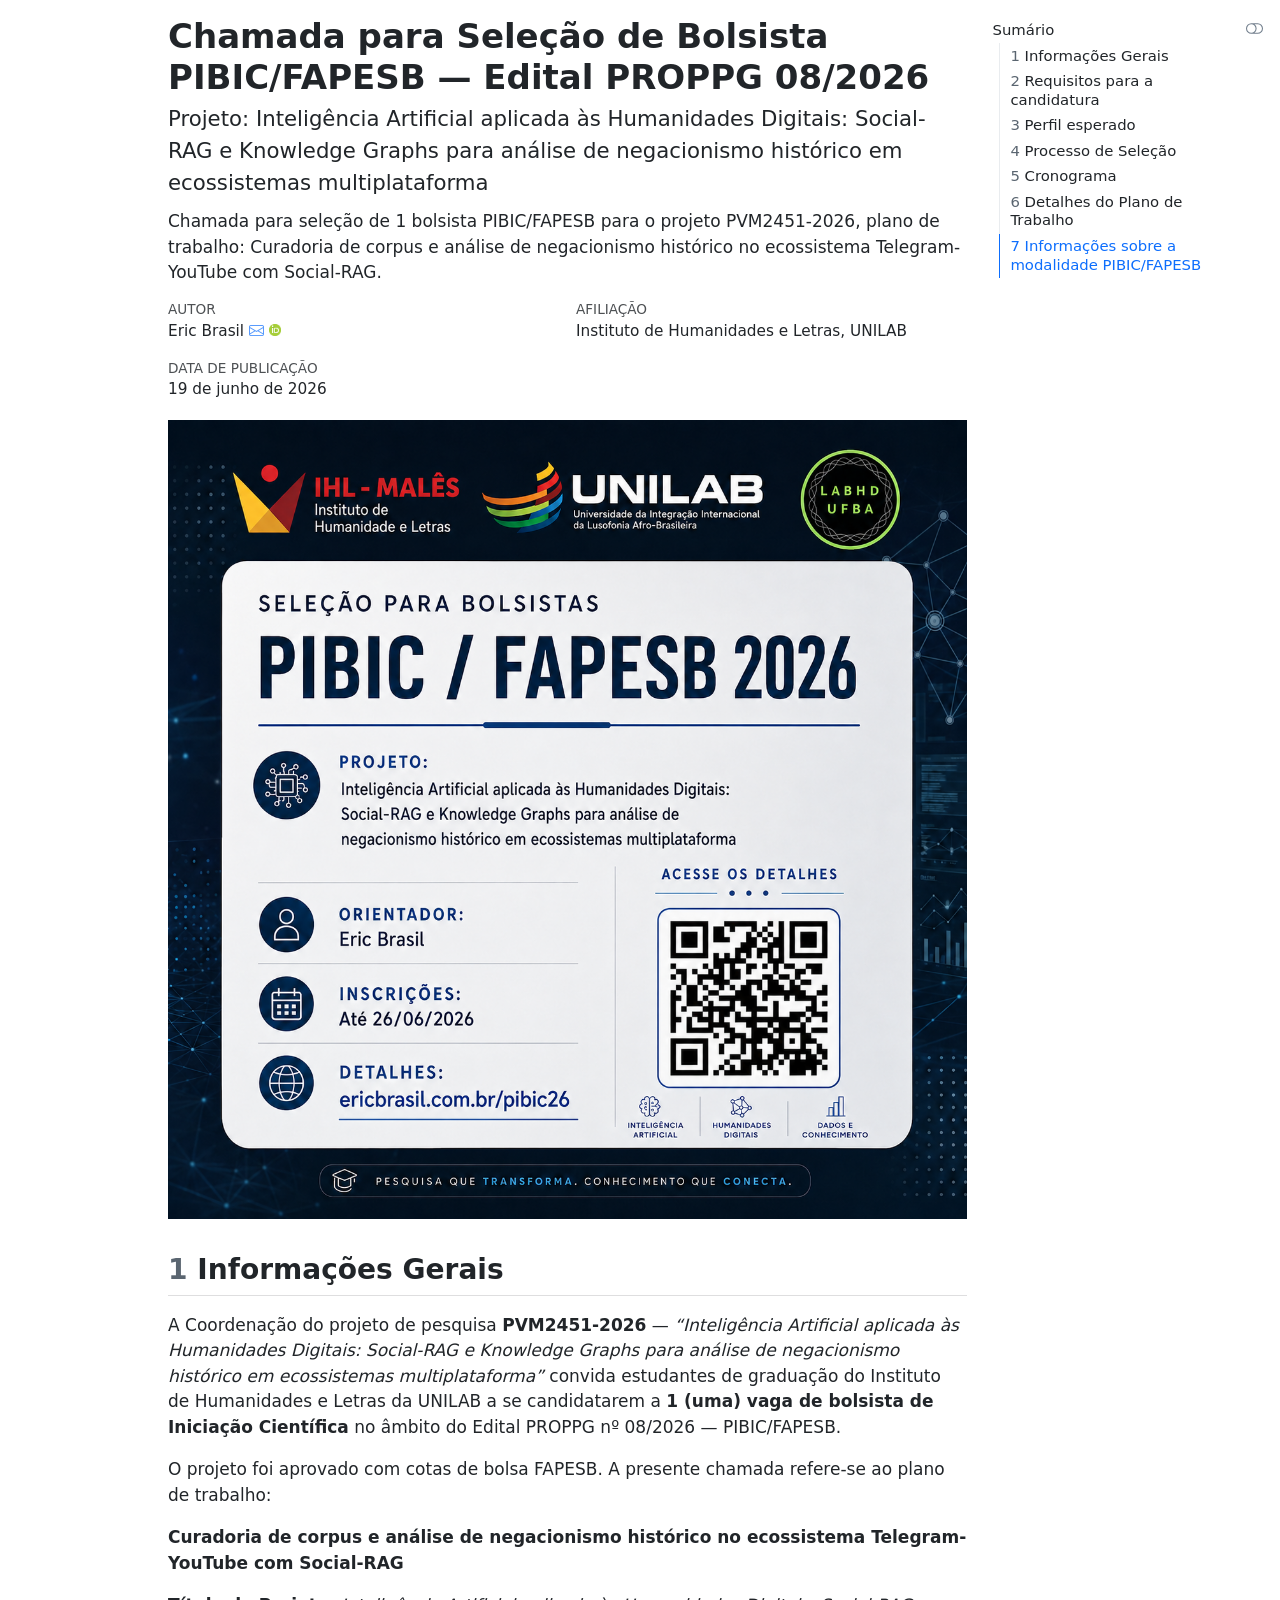
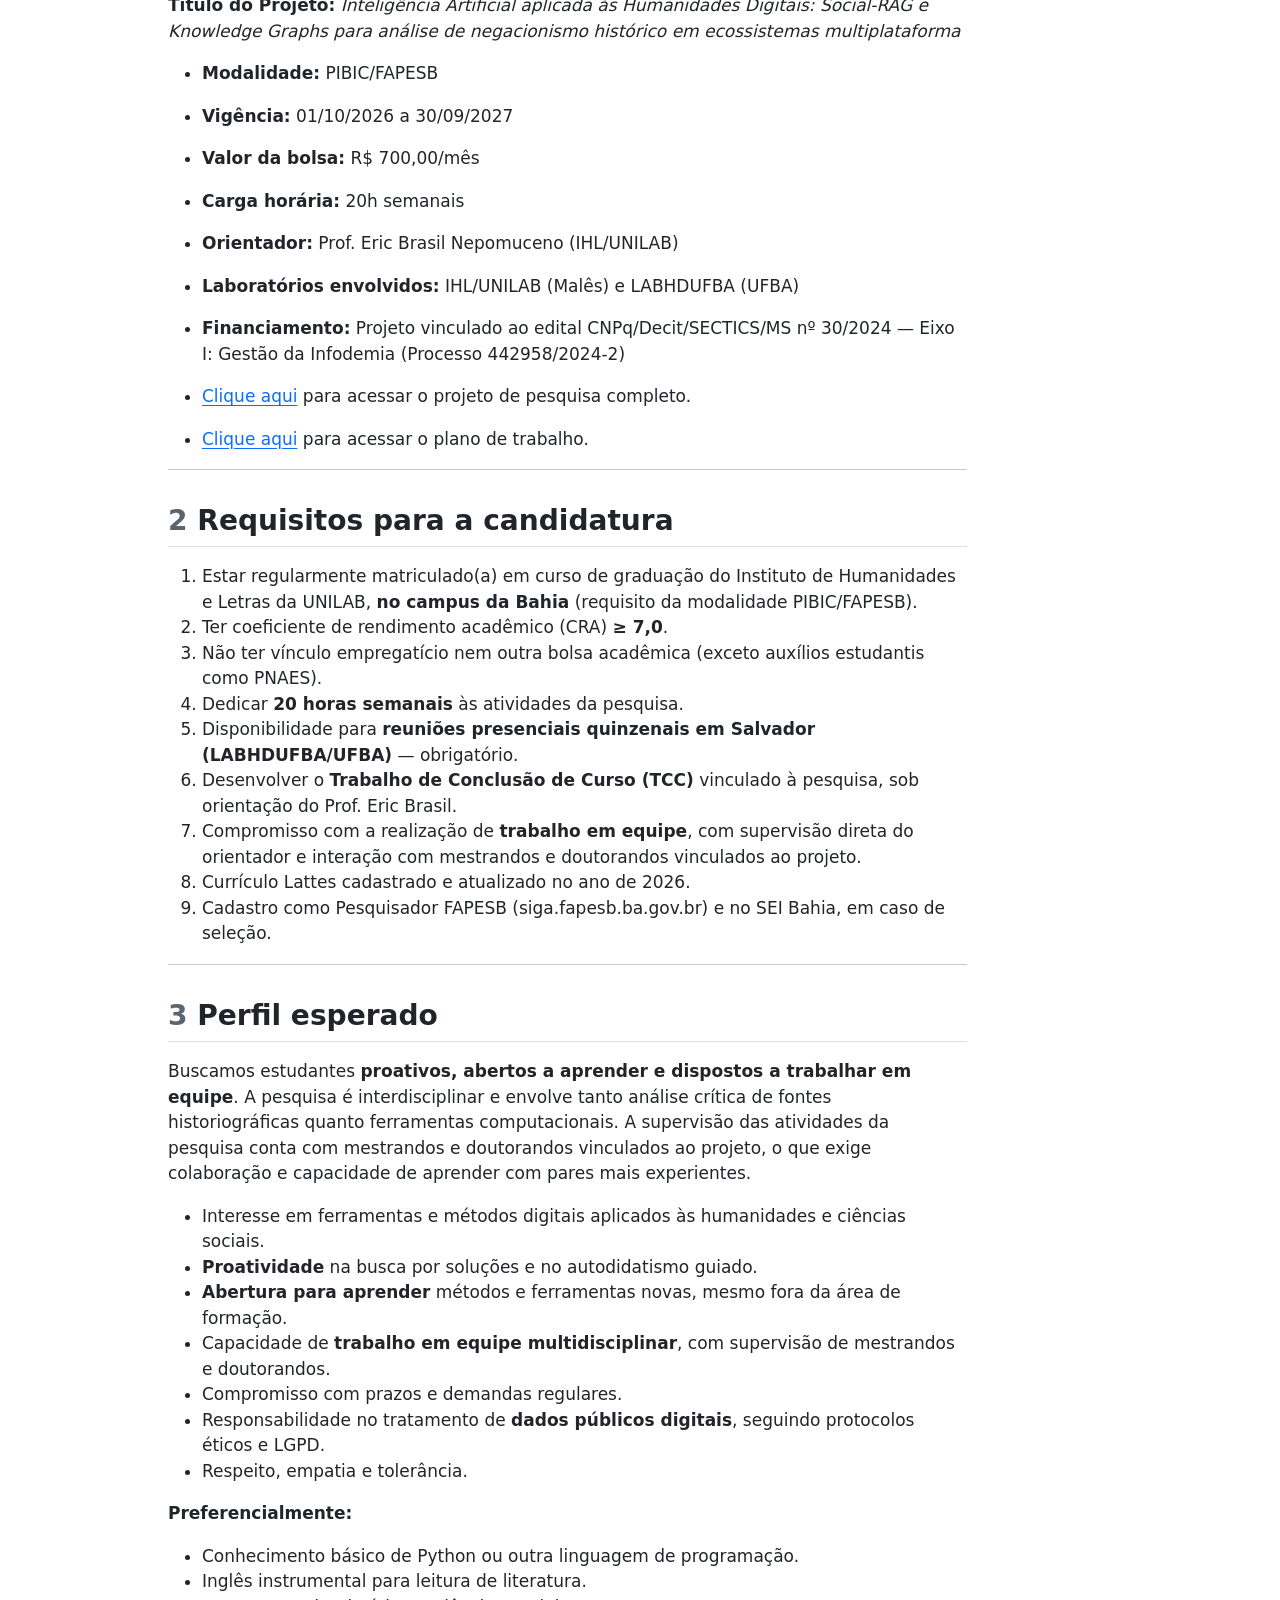
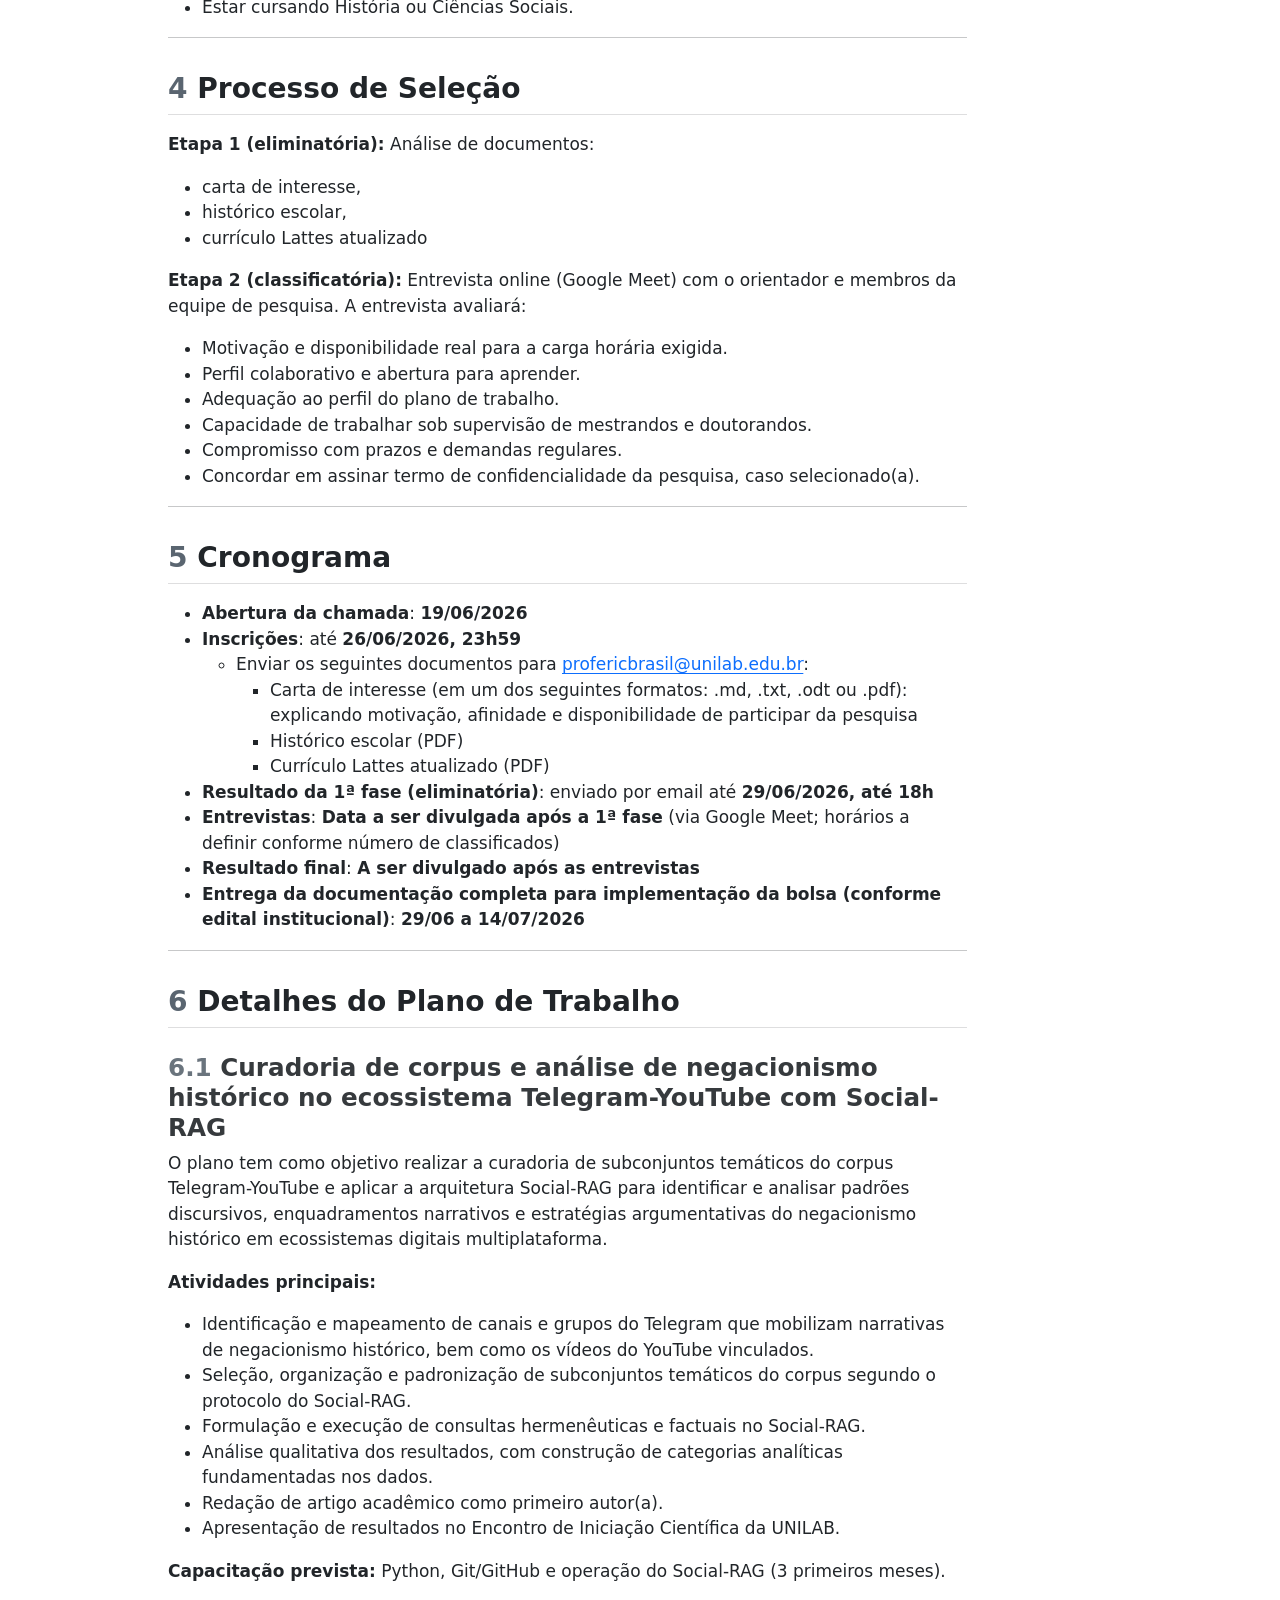
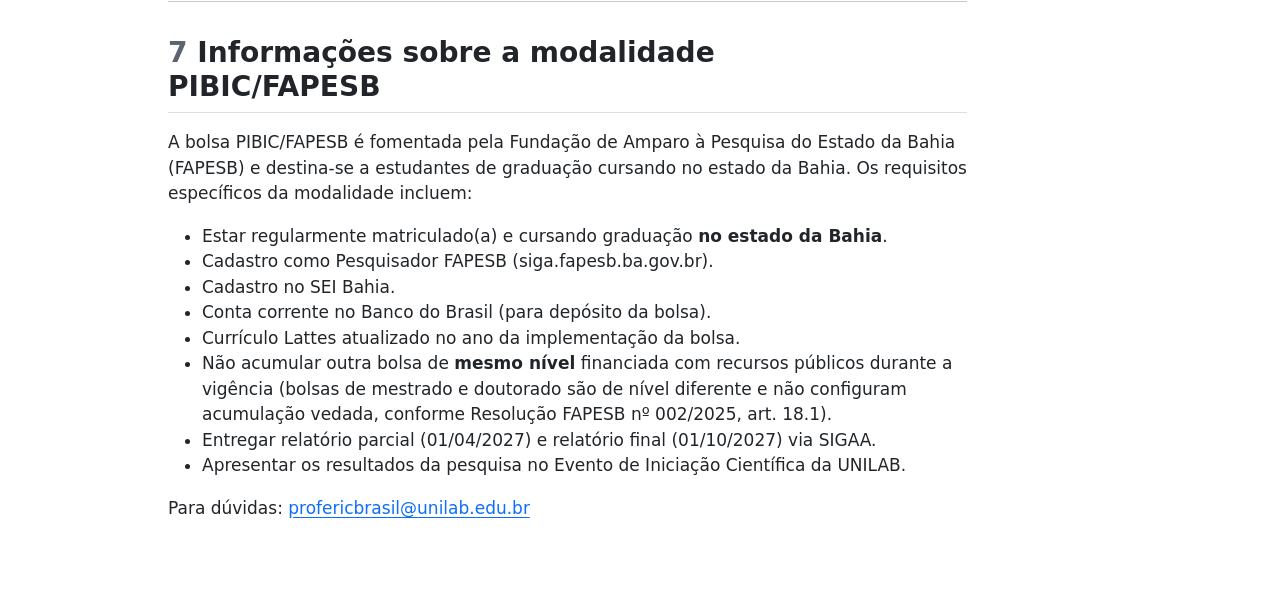
==== commit 894d3201: "Revisar chamada para 1 bolsa PIBIC/FAPESB (plano Social-RAG apenas) - index.qmd: 2 vagas -> 1 vaga, " ====
--- a/index.html
+++ b/index.html
@@ -2,15 +2,18 @@
 <html xmlns="http://www.w3.org/1999/xhtml" lang="pt-BR" xml:lang="pt-BR"><head>
 
 <meta charset="utf-8">
-<meta name="generator" content="quarto-1.8.26">
+<meta name="generator" content="quarto-1.9.37">
 
 <meta name="viewport" content="width=device-width, initial-scale=1.0, user-scalable=yes">
 
 <meta name="author" content="Eric Brasil">
-<meta name="description" content="Chamada para seleção de 2 bolsistas PIBIC/FAPESB para o projeto PVM2451-2026.">
-
-<title>Chamada para Seleção de Bolsistas PIBIC/FAPESB — Edital PROPPG 08/2026</title>
+<meta name="description" content="Chamada para seleção de 1 bolsista PIBIC/FAPESB para o projeto PVM2451-2026, plano de trabalho: Curadoria de corpus e análise de negacionismo histórico no ecossistema Telegram-YouTube com Social-RAG.">
+
+<title>Chamada para Seleção de Bolsista PIBIC/FAPESB — Edital PROPPG 08/2026</title>
 <style>
+/* Default styles provided by pandoc.
+** See https://pandoc.org/MANUAL.html#variables-for-html for config info.
+*/
 code{white-space: pre-wrap;}
 span.smallcaps{font-variant: small-caps;}
 div.columns{display: flex; gap: min(4vw, 1.5em);}
@@ -28,19 +31,18 @@
 <script src="index_files/libs/clipboard/clipboard.min.js"></script>
 <script src="index_files/libs/quarto-html/quarto.js" type="module"></script>
 <script src="index_files/libs/quarto-html/tabsets/tabsets.js" type="module"></script>
-<script src="index_files/libs/quarto-html/axe/axe-check.js" type="module"></script>
 <script src="index_files/libs/quarto-html/popper.min.js"></script>
 <script src="index_files/libs/quarto-html/tippy.umd.min.js"></script>
 <script src="index_files/libs/quarto-html/anchor.min.js"></script>
 <link href="index_files/libs/quarto-html/tippy.css" rel="stylesheet">
-<link href="index_files/libs/quarto-html/quarto-syntax-highlighting-0a95de2c3be981c2e03029825b16c585.css" rel="stylesheet" class="quarto-color-scheme" id="quarto-text-highlighting-styles">
-<link href="index_files/libs/quarto-html/quarto-syntax-highlighting-dark-0a95de2c3be981c2e03029825b16c585.css" rel="stylesheet" class="quarto-color-scheme quarto-color-alternate" id="quarto-text-highlighting-styles">
-<link href="index_files/libs/quarto-html/quarto-syntax-highlighting-0a95de2c3be981c2e03029825b16c585.css" rel="stylesheet" class="quarto-color-scheme-extra" id="quarto-text-highlighting-styles">
+<link href="index_files/libs/quarto-html/quarto-syntax-highlighting-f79c7fb6db380d32be398468f2fb58cf.css" rel="stylesheet" class="quarto-color-scheme" id="quarto-text-highlighting-styles">
+<link href="index_files/libs/quarto-html/quarto-syntax-highlighting-dark-f79c7fb6db380d32be398468f2fb58cf.css" rel="stylesheet" class="quarto-color-scheme quarto-color-alternate" id="quarto-text-highlighting-styles">
+<link href="index_files/libs/quarto-html/quarto-syntax-highlighting-f79c7fb6db380d32be398468f2fb58cf.css" rel="stylesheet" class="quarto-color-scheme-extra" id="quarto-text-highlighting-styles">
 <script src="index_files/libs/bootstrap/bootstrap.min.js"></script>
 <link href="index_files/libs/bootstrap/bootstrap-icons.css" rel="stylesheet">
-<link href="index_files/libs/bootstrap/bootstrap-4fafd970f9c454126807774a7df31a7e.min.css" rel="stylesheet" append-hash="true" class="quarto-color-scheme" id="quarto-bootstrap" data-mode="light">
-<link href="index_files/libs/bootstrap/bootstrap-dark-29ec845967bb1c93467065a51b7e6f20.min.css" rel="stylesheet" append-hash="true" class="quarto-color-scheme quarto-color-alternate" id="quarto-bootstrap" data-mode="dark">
-<link href="index_files/libs/bootstrap/bootstrap-4fafd970f9c454126807774a7df31a7e.min.css" rel="stylesheet" append-hash="true" class="quarto-color-scheme-extra" id="quarto-bootstrap" data-mode="light">
+<link href="index_files/libs/bootstrap/bootstrap-996d3777abbb2bf03f6ecee9538e3960.min.css" rel="stylesheet" append-hash="true" class="quarto-color-scheme" id="quarto-bootstrap" data-mode="light">
+<link href="index_files/libs/bootstrap/bootstrap-dark-95cf41f94dfaed2f9f7273701b048e70.min.css" rel="stylesheet" append-hash="true" class="quarto-color-scheme quarto-color-alternate" id="quarto-bootstrap" data-mode="dark">
+<link href="index_files/libs/bootstrap/bootstrap-996d3777abbb2bf03f6ecee9538e3960.min.css" rel="stylesheet" append-hash="true" class="quarto-color-scheme-extra" id="quarto-bootstrap" data-mode="light">
 
 
 </head>
@@ -220,7 +222,11 @@
   <li><a href="#perfil-esperado" id="toc-perfil-esperado" class="nav-link" data-scroll-target="#perfil-esperado"><span class="header-section-number">3</span> Perfil esperado</a></li>
   <li><a href="#processo-de-seleção" id="toc-processo-de-seleção" class="nav-link" data-scroll-target="#processo-de-seleção"><span class="header-section-number">4</span> Processo de Seleção</a></li>
   <li><a href="#cronograma" id="toc-cronograma" class="nav-link" data-scroll-target="#cronograma"><span class="header-section-number">5</span> Cronograma</a></li>
-  <li><a href="#informações-sobre-a-modalidade-pibicfapesb" id="toc-informações-sobre-a-modalidade-pibicfapesb" class="nav-link" data-scroll-target="#informações-sobre-a-modalidade-pibicfapesb"><span class="header-section-number">6</span> Informações sobre a modalidade PIBIC/FAPESB</a></li>
+  <li><a href="#detalhes-do-plano-de-trabalho" id="toc-detalhes-do-plano-de-trabalho" class="nav-link" data-scroll-target="#detalhes-do-plano-de-trabalho"><span class="header-section-number">6</span> Detalhes do Plano de Trabalho</a>
+  <ul>
+  <li><a href="#curadoria-de-corpus-e-análise-de-negacionismo-histórico-no-ecossistema-telegram-youtube-com-social-rag" id="toc-curadoria-de-corpus-e-análise-de-negacionismo-histórico-no-ecossistema-telegram-youtube-com-social-rag" class="nav-link" data-scroll-target="#curadoria-de-corpus-e-análise-de-negacionismo-histórico-no-ecossistema-telegram-youtube-com-social-rag"><span class="header-section-number">6.1</span> Curadoria de corpus e análise de negacionismo histórico no ecossistema Telegram-YouTube com Social-RAG</a></li>
+  </ul></li>
+  <li><a href="#informações-sobre-a-modalidade-pibicfapesb" id="toc-informações-sobre-a-modalidade-pibicfapesb" class="nav-link" data-scroll-target="#informações-sobre-a-modalidade-pibicfapesb"><span class="header-section-number">7</span> Informações sobre a modalidade PIBIC/FAPESB</a></li>
   </ul>
 </nav>
 </div>
@@ -229,13 +235,13 @@
 
 <header id="title-block-header" class="quarto-title-block default">
 <div class="quarto-title">
-<h1 class="title">Chamada para Seleção de Bolsistas PIBIC/FAPESB — Edital PROPPG 08/2026</h1>
+<h1 class="title">Chamada para Seleção de Bolsista PIBIC/FAPESB — Edital PROPPG 08/2026</h1>
 <p class="subtitle lead">Projeto: Inteligência Artificial aplicada às Humanidades Digitais: Social-RAG e Knowledge Graphs para análise de negacionismo histórico em ecossistemas multiplataforma</p>
 </div>
 
 <div>
   <div class="description">
-    Chamada para seleção de 2 bolsistas PIBIC/FAPESB para o projeto PVM2451-2026.
+    Chamada para seleção de 1 bolsista PIBIC/FAPESB para o projeto PVM2451-2026, plano de trabalho: Curadoria de corpus e análise de negacionismo histórico no ecossistema Telegram-YouTube com Social-RAG.
   </div>
 </div>
 
@@ -274,14 +280,10 @@
 <p><img src="./card.png" class="img-fluid"></p>
 <section id="informações-gerais" class="level2" data-number="1">
 <h2 data-number="1" class="anchored" data-anchor-id="informações-gerais"><span class="header-section-number">1</span> Informações Gerais</h2>
-<p>A Coordenação do projeto de pesquisa <strong>PVM2451-2026</strong> — <em>“Inteligência Artificial aplicada às Humanidades Digitais: Social-RAG e Knowledge Graphs para análise de negacionismo histórico em ecossistemas multiplataforma”</em> convida estudantes de graduação do Instituto de Humanidades e Letras da UNILAB a se candidatarem a <strong>2 (duas) vagas de bolsista de Iniciação Científica</strong> no âmbito do Edital PROPPG nº 08/2026 — PIBIC/FAPESB.</p>
-<p>O projeto foi aprovado com 2 cotas de bolsa FAPESB, cada uma vinculada a um plano de trabalho distinto. A seleção é unificada: a candidatura é feita para o projeto, e a atribuição dos planos ocorrerá conforme o perfil e a adequação de cada pessoa selecionada.</p>
+<p>A Coordenação do projeto de pesquisa <strong>PVM2451-2026</strong> — <em>“Inteligência Artificial aplicada às Humanidades Digitais: Social-RAG e Knowledge Graphs para análise de negacionismo histórico em ecossistemas multiplataforma”</em> convida estudantes de graduação do Instituto de Humanidades e Letras da UNILAB a se candidatarem a <strong>1 (uma) vaga de bolsista de Iniciação Científica</strong> no âmbito do Edital PROPPG nº 08/2026 — PIBIC/FAPESB.</p>
+<p>O projeto foi aprovado com cotas de bolsa FAPESB. A presente chamada refere-se ao plano de trabalho:</p>
+<p><strong>Curadoria de corpus e análise de negacionismo histórico no ecossistema Telegram-YouTube com Social-RAG</strong></p>
 <p><strong>Título do Projeto:</strong> <em>Inteligência Artificial aplicada às Humanidades Digitais: Social-RAG e Knowledge Graphs para análise de negacionismo histórico em ecossistemas multiplataforma</em></p>
-<p><strong>Planos de Trabalho:</strong></p>
-<ol type="1">
-<li><strong>Curadoria de corpus e análise de negacionismo histórico no ecossistema Telegram-YouTube com Social-RAG</strong></li>
-<li><strong>Modelagem relacional e construção de Knowledge Graphs para análise de narrativas de negacionismo histórico em plataformas digitais</strong></li>
-</ol>
 <ul>
 <li><p><strong>Modalidade:</strong> PIBIC/FAPESB</p></li>
 <li><p><strong>Vigência:</strong> 01/10/2026 a 30/09/2027</p></li>
@@ -291,8 +293,7 @@
 <li><p><strong>Laboratórios envolvidos:</strong> IHL/UNILAB (Malês) e LABHDUFBA (UFBA)</p></li>
 <li><p><strong>Financiamento:</strong> Projeto vinculado ao edital CNPq/Decit/SECTICS/MS nº 30/2024 — Eixo I: Gestão da Infodemia (Processo 442958/2024-2)</p></li>
 <li><p><a href="./projeto_pesquisa.html">Clique aqui</a> para acessar o projeto de pesquisa completo.</p></li>
-<li><p><a href="./plano01.html">Clique aqui</a> para acessar o plano de trabalho 1 (Social-RAG).</p></li>
-<li><p><a href="./plano02.html">Clique aqui</a> para acessar o plano de trabalho 2 (Knowledge Graphs).</p></li>
+<li><p><a href="./plano01.html">Clique aqui</a> para acessar o plano de trabalho.</p></li>
 </ul>
 <hr>
 </section>
@@ -343,12 +344,11 @@
 <ul>
 <li>Motivação e disponibilidade real para a carga horária exigida.</li>
 <li>Perfil colaborativo e abertura para aprender.</li>
-<li>Adequação ao perfil de cada plano de trabalho.</li>
+<li>Adequação ao perfil do plano de trabalho.</li>
 <li>Capacidade de trabalhar sob supervisão de mestrandos e doutorandos.</li>
-<li>Compromisso com prazos e demandas regulares..</li>
+<li>Compromisso com prazos e demandas regulares.</li>
 <li>Concordar em assinar termo de confidencialidade da pesquisa, caso selecionado(a).</li>
 </ul>
-<p>A atribuição dos planos de trabalho (1 — Social-RAG ou 2 — Knowledge Graphs) será definida pelo orientador com base no perfil da pessoa selecionada e nas necessidades do projeto.</p>
 <hr>
 </section>
 <section id="cronograma" class="level2" data-number="5">
@@ -359,7 +359,7 @@
 <ul>
 <li>Enviar os seguintes documentos para <a href="mailto:profericbrasil@unilab.edu.br">profericbrasil@unilab.edu.br</a>:
 <ul>
-<li>Carta de interesse (em um dos seguintes formatos: .md, .txt, .odt ou .pdf): explicando motivação, afinidade e disponibilidade de participar da pesquisa e preferência de plano (se houver)</li>
+<li>Carta de interesse (em um dos seguintes formatos: .md, .txt, .odt ou .pdf): explicando motivação, afinidade e disponibilidade de participar da pesquisa</li>
 <li>Histórico escolar (PDF)</li>
 <li>Currículo Lattes atualizado (PDF)</li>
 </ul></li>
@@ -371,8 +371,26 @@
 </ul>
 <hr>
 </section>
-<section id="informações-sobre-a-modalidade-pibicfapesb" class="level2" data-number="6">
-<h2 data-number="6" class="anchored" data-anchor-id="informações-sobre-a-modalidade-pibicfapesb"><span class="header-section-number">6</span> Informações sobre a modalidade PIBIC/FAPESB</h2>
+<section id="detalhes-do-plano-de-trabalho" class="level2" data-number="6">
+<h2 data-number="6" class="anchored" data-anchor-id="detalhes-do-plano-de-trabalho"><span class="header-section-number">6</span> Detalhes do Plano de Trabalho</h2>
+<section id="curadoria-de-corpus-e-análise-de-negacionismo-histórico-no-ecossistema-telegram-youtube-com-social-rag" class="level3" data-number="6.1">
+<h3 data-number="6.1" class="anchored" data-anchor-id="curadoria-de-corpus-e-análise-de-negacionismo-histórico-no-ecossistema-telegram-youtube-com-social-rag"><span class="header-section-number">6.1</span> Curadoria de corpus e análise de negacionismo histórico no ecossistema Telegram-YouTube com Social-RAG</h3>
+<p>O plano tem como objetivo realizar a curadoria de subconjuntos temáticos do corpus Telegram-YouTube e aplicar a arquitetura Social-RAG para identificar e analisar padrões discursivos, enquadramentos narrativos e estratégias argumentativas do negacionismo histórico em ecossistemas digitais multiplataforma.</p>
+<p><strong>Atividades principais:</strong></p>
+<ul>
+<li>Identificação e mapeamento de canais e grupos do Telegram que mobilizam narrativas de negacionismo histórico, bem como os vídeos do YouTube vinculados.</li>
+<li>Seleção, organização e padronização de subconjuntos temáticos do corpus segundo o protocolo do Social-RAG.</li>
+<li>Formulação e execução de consultas hermenêuticas e factuais no Social-RAG.</li>
+<li>Análise qualitativa dos resultados, com construção de categorias analíticas fundamentadas nos dados.</li>
+<li>Redação de artigo acadêmico como primeiro autor(a).</li>
+<li>Apresentação de resultados no Encontro de Iniciação Científica da UNILAB.</li>
+</ul>
+<p><strong>Capacitação prevista:</strong> Python, Git/GitHub e operação do Social-RAG (3 primeiros meses).</p>
+<hr>
+</section>
+</section>
+<section id="informações-sobre-a-modalidade-pibicfapesb" class="level2" data-number="7">
+<h2 data-number="7" class="anchored" data-anchor-id="informações-sobre-a-modalidade-pibicfapesb"><span class="header-section-number">7</span> Informações sobre a modalidade PIBIC/FAPESB</h2>
 <p>A bolsa PIBIC/FAPESB é fomentada pela Fundação de Amparo à Pesquisa do Estado da Bahia (FAPESB) e destina-se a estudantes de graduação cursando no estado da Bahia. Os requisitos específicos da modalidade incluem:</p>
 <ul>
 <li>Estar regularmente matriculado(a) e cursando graduação <strong>no estado da Bahia</strong>.</li>
@@ -380,7 +398,7 @@
 <li>Cadastro no SEI Bahia.</li>
 <li>Conta corrente no Banco do Brasil (para depósito da bolsa).</li>
 <li>Currículo Lattes atualizado no ano da implementação da bolsa.</li>
-<li>Não acumular outra bolsa de mesmo nível financiada com recursos públicos durante a vigência.</li>
+<li>Não acumular outra bolsa de <strong>mesmo nível</strong> financiada com recursos públicos durante a vigência (bolsas de mestrado e doutorado são de nível diferente e não configuram acumulação vedada, conforme Resolução FAPESB nº 002/2025, art. 18.1).</li>
 <li>Entregar relatório parcial (01/04/2027) e relatório final (01/10/2027) via SIGAA.</li>
 <li>Apresentar os resultados da pesquisa no Evento de Iniciação Científica da UNILAB.</li>
 </ul>
--- a/index_files/libs/quarto-html/tippy.css
+++ b/index_files/libs/quarto-html/tippy.css
@@ -0,0 +1 @@
+.tippy-box[data-animation=fade][data-state=hidden]{opacity:0}[data-tippy-root]{max-width:calc(100vw - 10px)}.tippy-box{position:relative;background-color:#333;color:#fff;border-radius:4px;font-size:14px;line-height:1.4;white-space:normal;outline:0;transition-property:transform,visibility,opacity}.tippy-box[data-placement^=top]>.tippy-arrow{bottom:0}.tippy-box[data-placement^=top]>.tippy-arrow:before{bottom:-7px;left:0;border-width:8px 8px 0;border-top-color:initial;transform-origin:center top}.tippy-box[data-placement^=bottom]>.tippy-arrow{top:0}.tippy-box[data-placement^=bottom]>.tippy-arrow:before{top:-7px;left:0;border-width:0 8px 8px;border-bottom-color:initial;transform-origin:center bottom}.tippy-box[data-placement^=left]>.tippy-arrow{right:0}.tippy-box[data-placement^=left]>.tippy-arrow:before{border-width:8px 0 8px 8px;border-left-color:initial;right:-7px;transform-origin:center left}.tippy-box[data-placement^=right]>.tippy-arrow{left:0}.tippy-box[data-placement^=right]>.tippy-arrow:before{left:-7px;border-width:8px 8px 8px 0;border-right-color:initial;transform-origin:center right}.tippy-box[data-inertia][data-state=visible]{transition-timing-function:cubic-bezier(.54,1.5,.38,1.11)}.tippy-arrow{width:16px;height:16px;color:#333}.tippy-arrow:before{content:"";position:absolute;border-color:transparent;border-style:solid}.tippy-content{position:relative;padding:5px 9px;z-index:1}
--- a/index_files/libs/quarto-html/quarto-syntax-highlighting-f79c7fb6db380d32be398468f2fb58cf.css
+++ b/index_files/libs/quarto-html/quarto-syntax-highlighting-f79c7fb6db380d32be398468f2fb58cf.css
@@ -0,0 +1,220 @@
+/* quarto syntax highlight colors */
+:root {
+  --quarto-hl-al-color: #ef2929;
+  --quarto-hl-an-color: #8f5902;
+  --quarto-hl-at-color: #204a87;
+  --quarto-hl-bn-color: #0000cf;
+  --quarto-hl-ch-color: #4e9a06;
+  --quarto-hl-co-color: #8f5902;
+  --quarto-hl-cv-color: #8f5902;
+  --quarto-hl-cn-color: #8f5902;
+  --quarto-hl-cf-color: #204a87;
+  --quarto-hl-dt-color: #204a87;
+  --quarto-hl-dv-color: #0000cf;
+  --quarto-hl-do-color: #8f5902;
+  --quarto-hl-er-color: #a40000;
+  --quarto-hl-ex-color: inherit;
+  --quarto-hl-fl-color: #0000cf;
+  --quarto-hl-fu-color: #204a87;
+  --quarto-hl-im-color: inherit;
+  --quarto-hl-in-color: #8f5902;
+  --quarto-hl-kw-color: #204a87;
+  --quarto-hl-op-color: #ce5c00;
+  --quarto-hl-ot-color: #8f5902;
+  --quarto-hl-pp-color: #8f5902;
+  --quarto-hl-sc-color: #ce5c00;
+  --quarto-hl-ss-color: #4e9a06;
+  --quarto-hl-st-color: #4e9a06;
+  --quarto-hl-va-color: #000000;
+  --quarto-hl-vs-color: #4e9a06;
+  --quarto-hl-wa-color: #8f5902;
+}
+
+/* other quarto variables */
+:root {
+  --quarto-font-monospace: SFMono-Regular, Menlo, Monaco, Consolas, "Liberation Mono", "Courier New", monospace;
+}
+
+/* syntax highlight based on Pandoc's rules */
+/* Alert */
+code span.al {
+  color: #ef2929;
+  font-style: inherit;
+}
+
+/* Annotation */
+code span.an {
+  color: #8f5902;
+  font-weight: bold;
+  font-style: italic;
+}
+
+/* Attribute */
+code span.at {
+  color: #204a87;
+  font-style: inherit;
+}
+
+/* BaseN */
+code span.bn {
+  color: #0000cf;
+  font-style: inherit;
+}
+
+/* ControlFlow */
+code span.cf {
+  color: #204a87;
+  font-weight: bold;
+  font-style: inherit;
+}
+
+/* Char */
+code span.ch {
+  color: #4e9a06;
+  font-style: inherit;
+}
+
+/* Constant */
+code span.cn {
+  color: #8f5902;
+  font-style: inherit;
+}
+
+/* Comment */
+code span.co {
+  color: #8f5902;
+  font-style: italic;
+}
+
+/* CommentVar */
+code span.cv {
+  color: #8f5902;
+  font-weight: bold;
+  font-style: italic;
+}
+
+/* Documentation */
+code span.do {
+  color: #8f5902;
+  font-weight: bold;
+  font-style: italic;
+}
+
+/* DataType */
+code span.dt {
+  color: #204a87;
+  font-style: inherit;
+}
+
+/* DecVal */
+code span.dv {
+  color: #0000cf;
+  font-style: inherit;
+}
+
+/* Error */
+code span.er {
+  color: #a40000;
+  font-weight: bold;
+  font-style: inherit;
+}
+
+/* Extension */
+code span.ex {
+  font-style: inherit;
+}
+
+/* Float */
+code span.fl {
+  color: #0000cf;
+  font-style: inherit;
+}
+
+/* Function */
+code span.fu {
+  color: #204a87;
+  font-weight: bold;
+  font-style: inherit;
+}
+
+/* Import */
+code span.im {
+  font-style: inherit;
+}
+
+/* Information */
+code span.in {
+  color: #8f5902;
+  font-weight: bold;
+  font-style: italic;
+}
+
+/* Keyword */
+code span.kw {
+  color: #204a87;
+  font-weight: bold;
+  font-style: inherit;
+}
+
+/* Operator */
+code span.op {
+  color: #ce5c00;
+  font-weight: bold;
+  font-style: inherit;
+}
+
+/* Other */
+code span.ot {
+  color: #8f5902;
+  font-style: inherit;
+}
+
+/* Preprocessor */
+code span.pp {
+  color: #8f5902;
+  font-style: italic;
+}
+
+/* SpecialChar */
+code span.sc {
+  color: #ce5c00;
+  font-weight: bold;
+  font-style: inherit;
+}
+
+/* SpecialString */
+code span.ss {
+  color: #4e9a06;
+  font-style: inherit;
+}
+
+/* String */
+code span.st {
+  color: #4e9a06;
+  font-style: inherit;
+}
+
+/* Variable */
+code span.va {
+  color: #000000;
+  font-style: inherit;
+}
+
+/* VerbatimString */
+code span.vs {
+  color: #4e9a06;
+  font-style: inherit;
+}
+
+/* Warning */
+code span.wa {
+  color: #8f5902;
+  font-weight: bold;
+  font-style: italic;
+}
+
+.prevent-inlining {
+  content: "</";
+}
+
+/*# sourceMappingURL=b6cf88d24e70243c70df0e6c5b5507cb.css.map */
--- a/index_files/libs/quarto-html/quarto-syntax-highlighting-dark-f79c7fb6db380d32be398468f2fb58cf.css
+++ b/index_files/libs/quarto-html/quarto-syntax-highlighting-dark-f79c7fb6db380d32be398468f2fb58cf.css
@@ -0,0 +1,220 @@
+/* quarto syntax highlight colors */
+:root {
+  --quarto-hl-al-color: #ef2929;
+  --quarto-hl-an-color: #8f5902;
+  --quarto-hl-at-color: #204a87;
+  --quarto-hl-bn-color: #0000cf;
+  --quarto-hl-ch-color: #4e9a06;
+  --quarto-hl-co-color: #8f5902;
+  --quarto-hl-cv-color: #8f5902;
+  --quarto-hl-cn-color: #8f5902;
+  --quarto-hl-cf-color: #204a87;
+  --quarto-hl-dt-color: #204a87;
+  --quarto-hl-dv-color: #0000cf;
+  --quarto-hl-do-color: #8f5902;
+  --quarto-hl-er-color: #a40000;
+  --quarto-hl-ex-color: inherit;
+  --quarto-hl-fl-color: #0000cf;
+  --quarto-hl-fu-color: #204a87;
+  --quarto-hl-im-color: inherit;
+  --quarto-hl-in-color: #8f5902;
+  --quarto-hl-kw-color: #204a87;
+  --quarto-hl-op-color: #ce5c00;
+  --quarto-hl-ot-color: #8f5902;
+  --quarto-hl-pp-color: #8f5902;
+  --quarto-hl-sc-color: #ce5c00;
+  --quarto-hl-ss-color: #4e9a06;
+  --quarto-hl-st-color: #4e9a06;
+  --quarto-hl-va-color: #000000;
+  --quarto-hl-vs-color: #4e9a06;
+  --quarto-hl-wa-color: #8f5902;
+}
+
+/* other quarto variables */
+:root {
+  --quarto-font-monospace: SFMono-Regular, Menlo, Monaco, Consolas, "Liberation Mono", "Courier New", monospace;
+}
+
+/* syntax highlight based on Pandoc's rules */
+/* Alert */
+code span.al {
+  color: #ef2929;
+  font-style: inherit;
+}
+
+/* Annotation */
+code span.an {
+  color: #8f5902;
+  font-weight: bold;
+  font-style: italic;
+}
+
+/* Attribute */
+code span.at {
+  color: #204a87;
+  font-style: inherit;
+}
+
+/* BaseN */
+code span.bn {
+  color: #0000cf;
+  font-style: inherit;
+}
+
+/* ControlFlow */
+code span.cf {
+  color: #204a87;
+  font-weight: bold;
+  font-style: inherit;
+}
+
+/* Char */
+code span.ch {
+  color: #4e9a06;
+  font-style: inherit;
+}
+
+/* Constant */
+code span.cn {
+  color: #8f5902;
+  font-style: inherit;
+}
+
+/* Comment */
+code span.co {
+  color: #8f5902;
+  font-style: italic;
+}
+
+/* CommentVar */
+code span.cv {
+  color: #8f5902;
+  font-weight: bold;
+  font-style: italic;
+}
+
+/* Documentation */
+code span.do {
+  color: #8f5902;
+  font-weight: bold;
+  font-style: italic;
+}
+
+/* DataType */
+code span.dt {
+  color: #204a87;
+  font-style: inherit;
+}
+
+/* DecVal */
+code span.dv {
+  color: #0000cf;
+  font-style: inherit;
+}
+
+/* Error */
+code span.er {
+  color: #a40000;
+  font-weight: bold;
+  font-style: inherit;
+}
+
+/* Extension */
+code span.ex {
+  font-style: inherit;
+}
+
+/* Float */
+code span.fl {
+  color: #0000cf;
+  font-style: inherit;
+}
+
+/* Function */
+code span.fu {
+  color: #204a87;
+  font-weight: bold;
+  font-style: inherit;
+}
+
+/* Import */
+code span.im {
+  font-style: inherit;
+}
+
+/* Information */
+code span.in {
+  color: #8f5902;
+  font-weight: bold;
+  font-style: italic;
+}
+
+/* Keyword */
+code span.kw {
+  color: #204a87;
+  font-weight: bold;
+  font-style: inherit;
+}
+
+/* Operator */
+code span.op {
+  color: #ce5c00;
+  font-weight: bold;
+  font-style: inherit;
+}
+
+/* Other */
+code span.ot {
+  color: #8f5902;
+  font-style: inherit;
+}
+
+/* Preprocessor */
+code span.pp {
+  color: #8f5902;
+  font-style: italic;
+}
+
+/* SpecialChar */
+code span.sc {
+  color: #ce5c00;
+  font-weight: bold;
+  font-style: inherit;
+}
+
+/* SpecialString */
+code span.ss {
+  color: #4e9a06;
+  font-style: inherit;
+}
+
+/* String */
+code span.st {
+  color: #4e9a06;
+  font-style: inherit;
+}
+
+/* Variable */
+code span.va {
+  color: #000000;
+  font-style: inherit;
+}
+
+/* VerbatimString */
+code span.vs {
+  color: #4e9a06;
+  font-style: inherit;
+}
+
+/* Warning */
+code span.wa {
+  color: #8f5902;
+  font-weight: bold;
+  font-style: italic;
+}
+
+.prevent-inlining {
+  content: "</";
+}
+
+/*# sourceMappingURL=b6cf88d24e70243c70df0e6c5b5507cb.css.map */
--- a/index_files/libs/quarto-html/quarto-syntax-highlighting-f79c7fb6db380d32be398468f2fb58cf.css
+++ b/index_files/libs/quarto-html/quarto-syntax-highlighting-f79c7fb6db380d32be398468f2fb58cf.css
@@ -0,0 +1,220 @@
+/* quarto syntax highlight colors */
+:root {
+  --quarto-hl-al-color: #ef2929;
+  --quarto-hl-an-color: #8f5902;
+  --quarto-hl-at-color: #204a87;
+  --quarto-hl-bn-color: #0000cf;
+  --quarto-hl-ch-color: #4e9a06;
+  --quarto-hl-co-color: #8f5902;
+  --quarto-hl-cv-color: #8f5902;
+  --quarto-hl-cn-color: #8f5902;
+  --quarto-hl-cf-color: #204a87;
+  --quarto-hl-dt-color: #204a87;
+  --quarto-hl-dv-color: #0000cf;
+  --quarto-hl-do-color: #8f5902;
+  --quarto-hl-er-color: #a40000;
+  --quarto-hl-ex-color: inherit;
+  --quarto-hl-fl-color: #0000cf;
+  --quarto-hl-fu-color: #204a87;
+  --quarto-hl-im-color: inherit;
+  --quarto-hl-in-color: #8f5902;
+  --quarto-hl-kw-color: #204a87;
+  --quarto-hl-op-color: #ce5c00;
+  --quarto-hl-ot-color: #8f5902;
+  --quarto-hl-pp-color: #8f5902;
+  --quarto-hl-sc-color: #ce5c00;
+  --quarto-hl-ss-color: #4e9a06;
+  --quarto-hl-st-color: #4e9a06;
+  --quarto-hl-va-color: #000000;
+  --quarto-hl-vs-color: #4e9a06;
+  --quarto-hl-wa-color: #8f5902;
+}
+
+/* other quarto variables */
+:root {
+  --quarto-font-monospace: SFMono-Regular, Menlo, Monaco, Consolas, "Liberation Mono", "Courier New", monospace;
+}
+
+/* syntax highlight based on Pandoc's rules */
+/* Alert */
+code span.al {
+  color: #ef2929;
+  font-style: inherit;
+}
+
+/* Annotation */
+code span.an {
+  color: #8f5902;
+  font-weight: bold;
+  font-style: italic;
+}
+
+/* Attribute */
+code span.at {
+  color: #204a87;
+  font-style: inherit;
+}
+
+/* BaseN */
+code span.bn {
+  color: #0000cf;
+  font-style: inherit;
+}
+
+/* ControlFlow */
+code span.cf {
+  color: #204a87;
+  font-weight: bold;
+  font-style: inherit;
+}
+
+/* Char */
+code span.ch {
+  color: #4e9a06;
+  font-style: inherit;
+}
+
+/* Constant */
+code span.cn {
+  color: #8f5902;
+  font-style: inherit;
+}
+
+/* Comment */
+code span.co {
+  color: #8f5902;
+  font-style: italic;
+}
+
+/* CommentVar */
+code span.cv {
+  color: #8f5902;
+  font-weight: bold;
+  font-style: italic;
+}
+
+/* Documentation */
+code span.do {
+  color: #8f5902;
+  font-weight: bold;
+  font-style: italic;
+}
+
+/* DataType */
+code span.dt {
+  color: #204a87;
+  font-style: inherit;
+}
+
+/* DecVal */
+code span.dv {
+  color: #0000cf;
+  font-style: inherit;
+}
+
+/* Error */
+code span.er {
+  color: #a40000;
+  font-weight: bold;
+  font-style: inherit;
+}
+
+/* Extension */
+code span.ex {
+  font-style: inherit;
+}
+
+/* Float */
+code span.fl {
+  color: #0000cf;
+  font-style: inherit;
+}
+
+/* Function */
+code span.fu {
+  color: #204a87;
+  font-weight: bold;
+  font-style: inherit;
+}
+
+/* Import */
+code span.im {
+  font-style: inherit;
+}
+
+/* Information */
+code span.in {
+  color: #8f5902;
+  font-weight: bold;
+  font-style: italic;
+}
+
+/* Keyword */
+code span.kw {
+  color: #204a87;
+  font-weight: bold;
+  font-style: inherit;
+}
+
+/* Operator */
+code span.op {
+  color: #ce5c00;
+  font-weight: bold;
+  font-style: inherit;
+}
+
+/* Other */
+code span.ot {
+  color: #8f5902;
+  font-style: inherit;
+}
+
+/* Preprocessor */
+code span.pp {
+  color: #8f5902;
+  font-style: italic;
+}
+
+/* SpecialChar */
+code span.sc {
+  color: #ce5c00;
+  font-weight: bold;
+  font-style: inherit;
+}
+
+/* SpecialString */
+code span.ss {
+  color: #4e9a06;
+  font-style: inherit;
+}
+
+/* String */
+code span.st {
+  color: #4e9a06;
+  font-style: inherit;
+}
+
+/* Variable */
+code span.va {
+  color: #000000;
+  font-style: inherit;
+}
+
+/* VerbatimString */
+code span.vs {
+  color: #4e9a06;
+  font-style: inherit;
+}
+
+/* Warning */
+code span.wa {
+  color: #8f5902;
+  font-weight: bold;
+  font-style: italic;
+}
+
+.prevent-inlining {
+  content: "</";
+}
+
+/*# sourceMappingURL=b6cf88d24e70243c70df0e6c5b5507cb.css.map */
